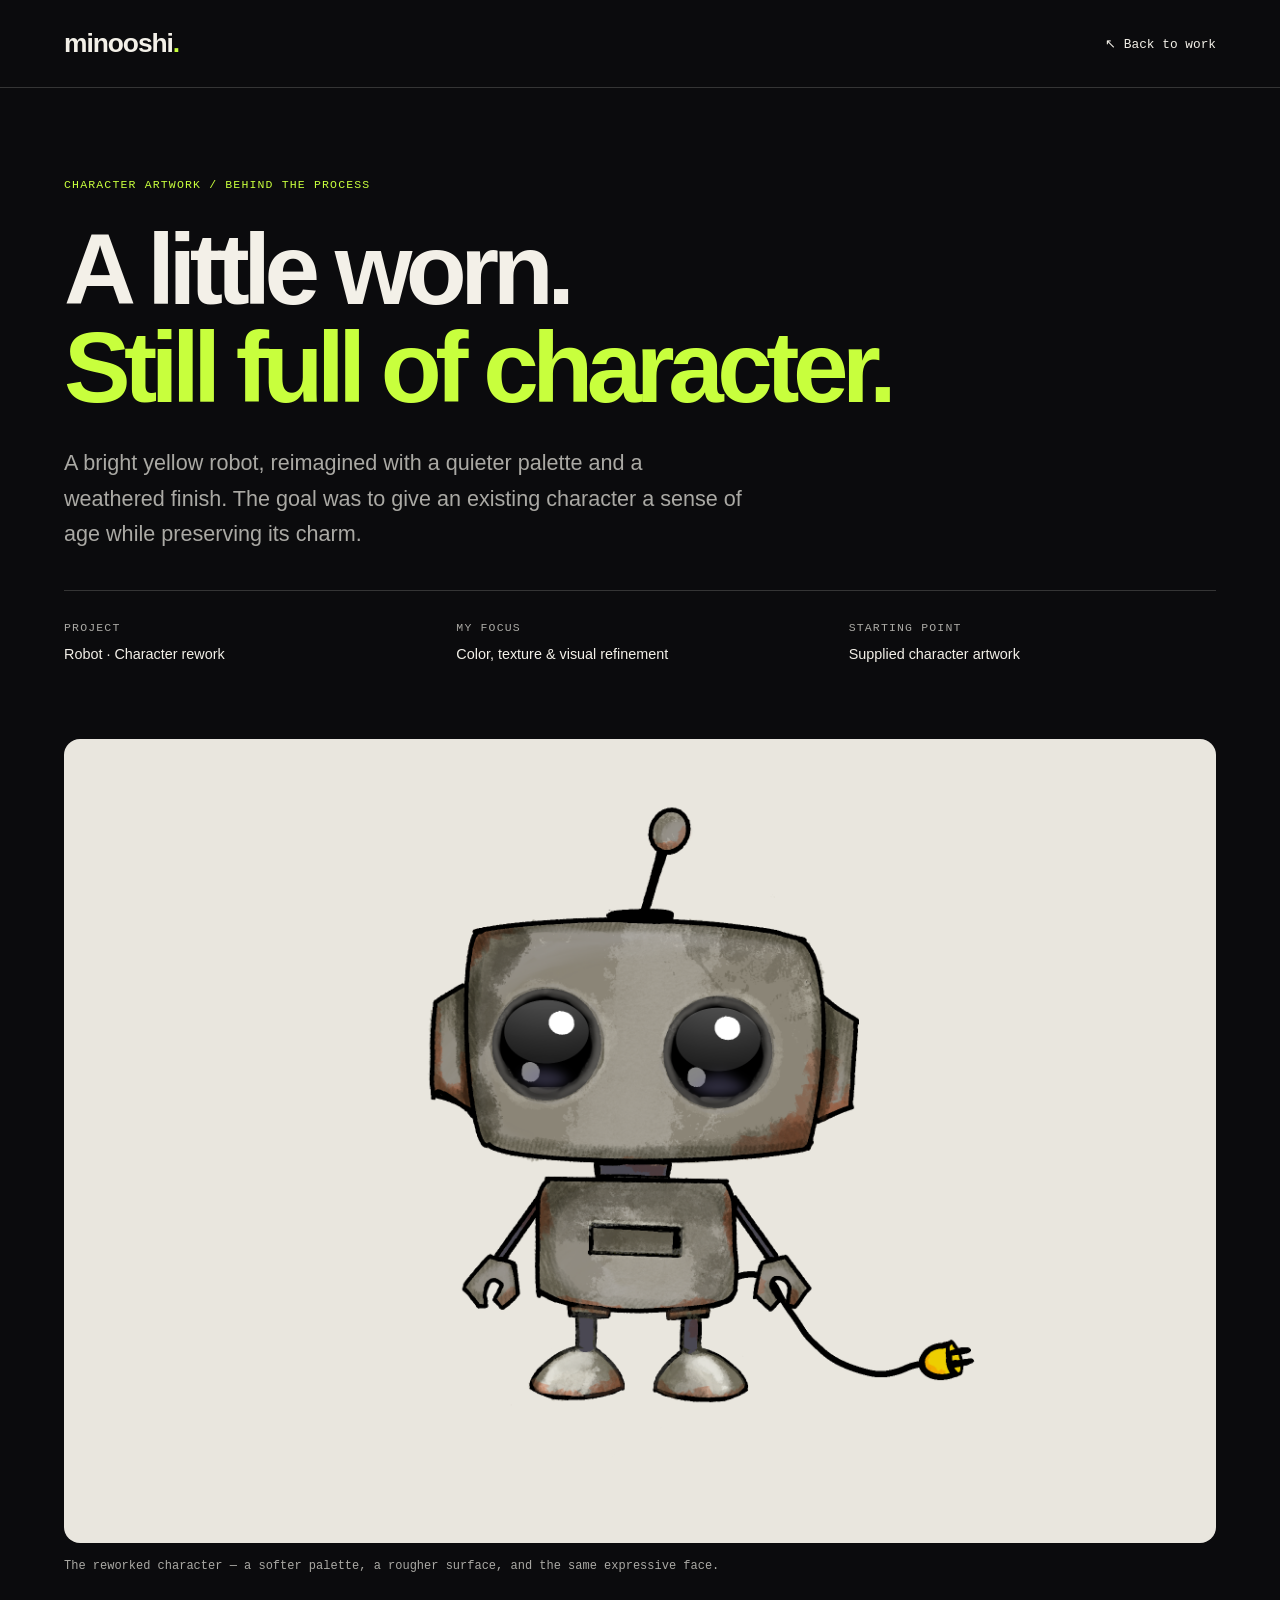
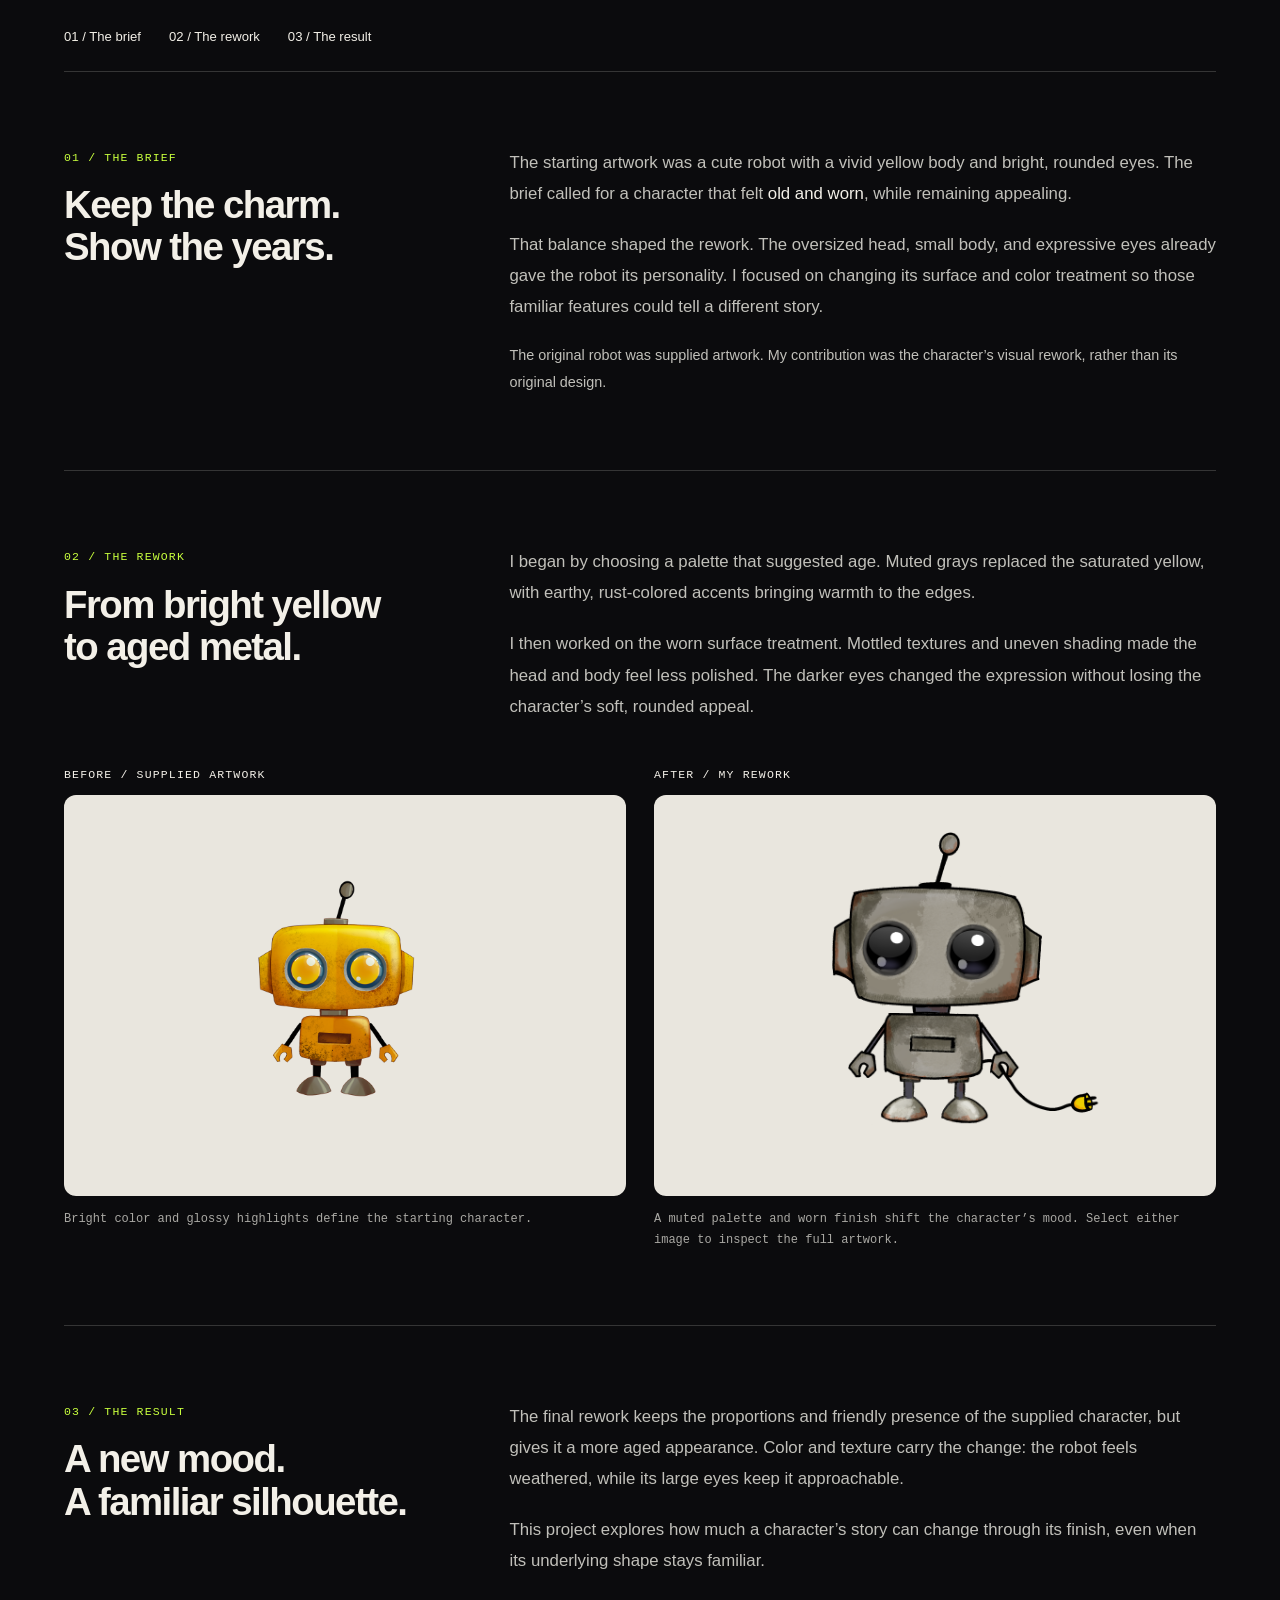
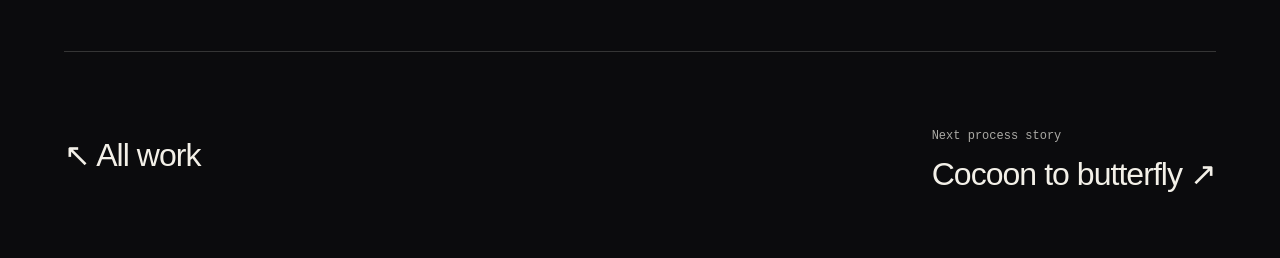
==== robot.html @ da359e7f "Publish four case studies and automatic article slider" ====
<!doctype html>
<html lang="en">
<head>
<meta charset="UTF-8" />
<meta name="viewport" content="width=device-width, initial-scale=1" />
<meta name="theme-color" content="#0b0b0d" />
<meta name="description" content="Reworking a colorful robot into an old, weathered character: palette, texture, and a before-and-after look at the artwork." />
<title>Robot — Character Artwork &amp; Process | minooshi</title>
<link rel="stylesheet" href="./styles.css" /><link rel="stylesheet" href="./process.css" />
</head>
<body class="case-page">
<header class="case-nav"><a class="wordmark" href="./index.html">minooshi<span>.</span></a><a class="case-back" href="./index.html#work">↖ Back to work</a></header>
<main class="case-main"><article>
<header class="case-hero">
<span class="case-kicker">Character artwork / Behind the process</span>
<h1>A little worn.<br /><em>Still full of character.</em></h1>
<p class="case-deck">A bright yellow robot, reimagined with a quieter palette and a weathered finish. The goal was to give an existing character a sense of age while preserving its charm.</p>
<dl class="case-facts"><div><dt>Project</dt><dd>Robot · Character rework</dd></div><div><dt>My focus</dt><dd>Color, texture &amp; visual refinement</dd></div><div><dt>Starting point</dt><dd>Supplied character artwork</dd></div></dl>
</header>
<figure class="case-cover"><img src="./assets/process/robot-reworked.png" width="2388" height="1668" alt="The reworked robot: gray weathered body, rust-colored edges, and large glossy black eyes" /><figcaption>The reworked character — a softer palette, a rougher surface, and the same expressive face.</figcaption></figure>
<nav class="case-toc" aria-label="Article sections"><a href="#brief">01 / The brief</a><a href="#rework">02 / The rework</a><a href="#result">03 / The result</a></nav>
<section class="case-section" id="brief">
<div><span class="case-step">01 / The brief</span><h2>Keep the charm.<br />Show the years.</h2></div>
<div class="case-prose"><p>The starting artwork was a cute robot with a vivid yellow body and bright, rounded eyes. The brief called for a character that felt <strong>old and worn</strong>, while remaining appealing.</p><p>That balance shaped the rework. The oversized head, small body, and expressive eyes already gave the robot its personality. I focused on changing its surface and color treatment so those familiar features could tell a different story.</p><p class="case-credit">The original robot was supplied artwork. My contribution was the character’s visual rework, rather than its original design.</p></div>
</section>
<section class="case-section" id="rework">
<div><span class="case-step">02 / The rework</span><h2>From bright yellow<br />to aged metal.</h2></div>
<div class="case-prose"><p>I began by choosing a palette that suggested age. Muted grays replaced the saturated yellow, with earthy, rust-colored accents bringing warmth to the edges.</p><p>I then worked on the worn surface treatment. Mottled textures and uneven shading made the head and body feel less polished. The darker eyes changed the expression without losing the character’s soft, rounded appeal.</p></div>
<div class="case-gallery robot-comparison">
<figure><span class="case-media-label">Before / Supplied artwork</span><a href="./assets/process/robot-original.png"><img src="./assets/process/robot-original.png" width="3225" height="1668" alt="Original robot with saturated yellow body and yellow eyes in blue-gray rims" loading="lazy" /></a><figcaption>Bright color and glossy highlights define the starting character.</figcaption></figure>
<figure><span class="case-media-label">After / My rework</span><a href="./assets/process/robot-reworked.png"><img src="./assets/process/robot-reworked.png" width="2388" height="1668" alt="Edited robot with gray body, rusty details, and dark eyes" loading="lazy" /></a><figcaption>A muted palette and worn finish shift the character’s mood. Select either image to inspect the full artwork.</figcaption></figure>
</div></section>
<section class="case-section" id="result">
<div><span class="case-step">03 / The result</span><h2>A new mood.<br />A familiar silhouette.</h2></div>
<div class="case-prose"><p>The final rework keeps the proportions and friendly presence of the supplied character, but gives it a more aged appearance. Color and texture carry the change: the robot feels weathered, while its large eyes keep it approachable.</p><p>This project explores how much a character’s story can change through its finish, even when its underlying shape stays familiar.</p></div>
</section></article>
<footer class="case-end"><a href="./index.html#work">↖ All work</a><div><p>Next process story</p><a href="./papillon.html">Cocoon to butterfly ↗</a></div></footer>
</main></body></html>
---- styles.css ----
:root {
  --ink: #0b0b0d;
  --ink-soft: #17171b;
  --paper: #f3f0e8;
  --muted: #aaa9a4;
  --acid: #c8ff3d;
  --line: rgba(243, 240, 232, 0.18);
  --background: var(--ink);
  --foreground: var(--paper);
  --card: var(--ink-soft);
  --card-foreground: var(--paper);
  --popover: var(--ink-soft);
  --popover-foreground: var(--paper);
  --primary: var(--acid);
  --primary-foreground: var(--ink);
  --secondary: #242429;
  --secondary-foreground: var(--paper);
  --muted-foreground: var(--muted);
  --accent: var(--acid);
  --accent-foreground: var(--ink);
  --destructive: #ff5d56;
  --border: var(--line);
  --input: var(--line);
  --ring: var(--acid);
  --radius: 1rem;
  --font-display: Arial, Helvetica, sans-serif;
  --font-mono: "Courier New", Courier, monospace;
  --scroll-progress: 0;
  --hero-copy-y: 0px;
  --hero-title-x: 0px;
  --hero-accent-x: 0px;
  --hero-reel-y: 0px;
  --hero-reel-rotate: 0deg;
  --hero-word-y: 0px;
  --hero-word-rotate: -90deg;
}

* { box-sizing: border-box; }

html {
  scroll-behavior: smooth;
  background: var(--ink);
}

body {
  margin: 0;
  overflow-x: hidden;
  background: var(--ink);
  color: var(--paper);
  font-family: var(--font-display), Arial, sans-serif;
  text-rendering: optimizeLegibility;
}

@media (hover: hover) and (pointer: fine) {
  body.has-motion-cursor,
  body.has-motion-cursor * { cursor: none !important; }

  .motion-cursor {
    --cursor-size: 34px;
    --cursor-anchor: -18%;
    --cursor-scale: 1;
    position: fixed;
    z-index: 10000;
    top: 0;
    left: 0;
    width: var(--cursor-size);
    height: var(--cursor-size);
    pointer-events: none;
    opacity: 0;
    background: url('./assets/ui/cursor.png') center / contain no-repeat;
    filter: invert(1) drop-shadow(0 2px 8px rgba(0,0,0,.22));
    mix-blend-mode: difference;
    transform: translate3d(var(--cursor-x, -100px), var(--cursor-y, -100px), 0)
      translate(var(--cursor-anchor), var(--cursor-anchor)) scale(var(--cursor-scale));
    transition: opacity .16s ease, width .22s ease, height .22s ease;
    will-change: transform;
  }

  .motion-cursor.is-visible:not(.cursor-ghost) { opacity: 1; }
  .motion-cursor.is-camera {
    --cursor-size: 48px;
    --cursor-anchor: -50%;
    background-image: url('./assets/ui/video-camera.png');
  }
  .motion-cursor.is-pressed { --cursor-scale: .8; }

  .cursor-ghost {
    z-index: 9999;
    opacity: 0;
    transform: translate3d(var(--cursor-x, -100px), var(--cursor-y, -100px), 0)
      translate(var(--cursor-anchor), var(--cursor-anchor)) scale(var(--ghost-scale, .82));
  }
  .cursor-ghost.is-visible { opacity: var(--ghost-opacity, .12); }
}

button,
input,
textarea { font: inherit; }

button { color: inherit; }

a { color: inherit; text-decoration: none; }

::selection { background: var(--acid); color: var(--ink); }

:focus-visible {
  outline: 2px solid var(--acid);
  outline-offset: 4px;
}

.site-shell {
  min-height: 100vh;
  overflow: hidden;
  background: var(--ink);
}

.scroll-progress {
  position: fixed;
  z-index: 100;
  inset: 0 0 auto;
  height: 3px;
  background: var(--acid);
  transform: scaleX(var(--scroll-progress));
  transform-origin: left;
}

.site-header {
  position: fixed;
  z-index: 50;
  top: 14px;
  left: 18px;
  right: 18px;
  height: 58px;
  display: grid;
  grid-template-columns: 1fr auto 1fr;
  align-items: center;
  padding: 0 10px 0 20px;
  border: 1px solid rgba(255,255,255,.12);
  border-radius: 16px;
  background: rgba(11,11,13,.82);
  box-shadow: 0 14px 45px rgba(0,0,0,.12);
  backdrop-filter: blur(18px);
}

.wordmark,
.footer-wordmark {
  width: max-content;
  font-size: 1.1rem;
  font-weight: 760;
  letter-spacing: -.04em;
}

.wordmark span,
.footer-wordmark span,
.mobile-sheet-title span { color: var(--acid); }

.desktop-nav {
  display: flex;
  gap: 30px;
  font: 500 .875rem/1 var(--font-mono), monospace;
  text-transform: uppercase;
  letter-spacing: .07em;
}

.desktop-nav a { color: #cac9c4; transition: color .25s ease; }
.desktop-nav a:hover { color: var(--paper); }

.contact-pill {
  justify-self: end;
  display: flex;
  align-items: center;
  gap: 10px;
  padding: 10px 14px;
  border-radius: 11px;
  background: var(--acid);
  color: var(--ink);
  font: 650 .875rem/1 var(--font-mono), monospace;
  transition: transform .25s ease, background .25s ease;
}

.contact-pill:hover { transform: translateY(-2px); background: #d8ff76; }
.contact-pill svg,
.scroll-cue svg { width: 17px; height: 17px; }

.menu-trigger { display: none !important; }

.hero {
  min-height: 100svh;
  display: grid;
  grid-template-columns: minmax(0, 1.45fr) minmax(340px, .8fr);
  gap: 12px;
  padding: 84px 18px 18px;
}

.hero-copy,
.reel-card { border-radius: 24px !important; }

.hero-copy {
  position: relative;
  min-height: calc(100svh - 102px);
  display: flex;
  flex-direction: column;
  justify-content: space-between;
  overflow: hidden;
  isolation: isolate;
  padding: clamp(24px, 3vw, 52px);
  color: var(--ink);
  background: var(--paper);
  transform: translate3d(0, var(--hero-copy-y), 0);
  transform-origin: 0 0;
  will-change: transform;
}

.hero-copy > :not(.orbital-scene) { position: relative; z-index: 2; }

.orbital-scene {
  position: absolute;
  z-index: 0;
  inset: 0;
  overflow: hidden;
  pointer-events: none;
  background:
    radial-gradient(circle at 72% 46%, rgba(200,255,61,.1), transparent 34%),
    linear-gradient(115deg, transparent 55%, rgba(11,11,13,.025));
}

.planet-core {
  position: absolute;
  width: clamp(340px, 48vw, 720px);
  aspect-ratio: 1;
  top: 8%;
  right: -18%;
  border-radius: 50%;
  opacity: .42;
  background:
    radial-gradient(circle at 31% 27%, rgba(255,255,255,.95) 0 3%, rgba(200,255,61,.62) 8%, transparent 23%),
    radial-gradient(circle at 62% 70%, rgba(11,11,13,.52), transparent 42%),
    conic-gradient(from 35deg, #dedbd1, #77766f, #ece9df, #a6a49d, #c8ff3d, #77766f, #dedbd1);
  box-shadow:
    inset 34px 18px 70px rgba(255,255,255,.38),
    inset -55px -34px 90px rgba(11,11,13,.55),
    0 55px 110px rgba(11,11,13,.12);
  animation: planet-drift 16s ease-in-out infinite alternate, planet-turn 28s linear infinite;
}

.planet-core::after {
  content: '';
  position: absolute;
  inset: 7%;
  border-radius: inherit;
  border: 1px solid rgba(243,240,232,.36);
  box-shadow: inset 0 0 45px rgba(243,240,232,.2);
}

.planet-ring {
  position: absolute;
  width: clamp(470px, 65vw, 980px);
  aspect-ratio: 1;
  top: -2%;
  right: -30%;
  border: 1px solid rgba(11,11,13,.2);
  border-radius: 50%;
  transform: rotate(-13deg) scaleY(.42);
  transform-origin: center;
}

.ring-one { animation: orbit-breathe 11s ease-in-out infinite alternate; }
.ring-two {
  width: clamp(390px, 55vw, 840px);
  top: 4%;
  right: -24%;
  border-color: rgba(200,255,61,.75);
  transform: rotate(18deg) scaleY(.48);
  animation: orbit-breathe-alt 14s ease-in-out infinite alternate;
}

.orbit-satellite {
  position: absolute;
  width: 13px;
  height: 13px;
  top: 27%;
  right: 13%;
  border-radius: 50%;
  background: var(--acid);
  box-shadow: 0 0 0 8px rgba(200,255,61,.16), 0 0 28px rgba(200,255,61,.55);
  animation: satellite-float 9s ease-in-out infinite alternate;
}

.hero-kicker,
.hero-bottom,
.section-heading,
.eyebrow,
.project-meta,
.reel-index,
.reel-caption,
.project-number,
.project-format,
.about-note,
.capability-row > span,
.socials,
.form-row label,
.form-status,
.site-footer,
.modal-details span {
  font-family: var(--font-mono), monospace;
}

.hero-kicker,
.hero-bottom {
  display: flex;
  justify-content: space-between;
  gap: 24px;
  font-size: .8rem;
  font-weight: 540;
  line-height: 1.4;
  text-transform: uppercase;
  letter-spacing: .06em;
}

.availability { display: flex; align-items: center; gap: 8px; }
.availability i {
  width: 7px;
  height: 7px;
  border-radius: 50%;
  background: #48bf64;
  box-shadow: 0 0 0 4px rgba(72,191,100,.13);
  animation: status-pulse 2s ease-in-out infinite;
}

.hero h1 {
  margin: auto 0;
  max-width: 11ch;
  font-size: clamp(4.4rem, 9.2vw, 9.2rem);
  line-height: .83;
  letter-spacing: -.085em;
  font-weight: 690;
  transform: translate3d(var(--hero-title-x), 0, 0);
  will-change: transform;
}

.hero h1 span {
  display: block;
  color: #85837c;
  font-style: italic;
  font-weight: 480;
  transform: translate3d(var(--hero-accent-x), 0, 0);
}

.hero-bottom { align-items: flex-end; }
.hero-bottom p {
  max-width: 440px;
  margin: 0;
  font-family: var(--font-display), sans-serif;
  font-size: clamp(.95rem, 1.35vw, 1.25rem);
  font-weight: 520;
  line-height: 1.2;
  letter-spacing: -.025em;
  text-transform: none;
}

.scroll-cue {
  display: flex;
  align-items: center;
  gap: 8px;
  white-space: nowrap;
}

.reel-card {
  position: relative !important;
  min-height: calc(100svh - 102px) !important;
  height: auto !important;
  width: 100%;
  display: block !important;
  overflow: hidden;
  isolation: isolate;
  padding: 0 !important;
  border: 0 !important;
  color: var(--ink) !important;
  background:
    radial-gradient(circle at 72% 25%, rgba(243,240,232,.9) 0 4%, transparent 30%),
    linear-gradient(145deg, #d9ff77 0%, var(--acid) 42%, #9fd419 100%) !important;
  cursor: pointer;
  transform: translate3d(0, var(--hero-reel-y), 0) rotate(var(--hero-reel-rotate));
  transform-origin: 50% 20%;
  will-change: transform;
}

.reel-card::after {
  content: '';
  position: absolute;
  inset: 0;
  z-index: -1;
  background: linear-gradient(180deg, transparent 55%, rgba(11,11,13,.22));
}

.reel-grid {
  position: absolute;
  inset: 0;
  opacity: .22;
  background-image:
    linear-gradient(rgba(11,11,13,.28) 1px, transparent 1px),
    linear-gradient(90deg, rgba(11,11,13,.28) 1px, transparent 1px);
  background-size: 42px 42px;
  transform: scale(1.1) rotate(-6deg);
  transition: transform 1s cubic-bezier(.2,.8,.2,1);
}

.reel-card:hover .reel-grid { transform: scale(1.18) rotate(-10deg); }

.reel-index,
.reel-caption {
  position: absolute;
  font-size: .8rem;
  font-weight: 620;
  line-height: 1;
  text-transform: uppercase;
  letter-spacing: .07em;
}

.reel-index { top: 26px; left: 28px; }
.reel-caption { right: 28px; bottom: 28px; }

.kinetic-word {
  position: absolute;
  top: 50%;
  left: 50%;
  width: 100%;
  display: flex;
  justify-content: space-around;
  transform: translate(-50%, calc(-50% + var(--hero-word-y))) rotate(var(--hero-word-rotate));
  font-size: clamp(4rem, 9vw, 8rem);
  line-height: 1;
  font-weight: 760;
  letter-spacing: -.08em;
}

.kinetic-word > span { animation: breathe 2.8s ease-in-out infinite alternate; }
.kinetic-word > span:nth-child(2) { animation-delay: -.8s; }
.kinetic-word > span:nth-child(3) { animation-delay: -1.6s; }
.kinetic-word > span:nth-child(4) { animation-delay: -2.4s; }

.play-button {
  position: absolute;
  left: 50%;
  top: 50%;
  width: 78px;
  height: 78px;
  display: grid;
  place-items: center;
  border-radius: 50%;
  transform: translate(-50%,-50%);
  color: var(--paper);
  background: var(--ink);
  box-shadow: 0 15px 45px rgba(0,0,0,.22);
  transition: transform .35s cubic-bezier(.2,.8,.2,1);
}

.play-button svg { width: 25px; }
.reel-card:hover .play-button { transform: translate(-50%,-50%) scale(1.13); }

.marquee {
  overflow: hidden;
  border-block: 1px solid var(--line);
  padding: 18px 0;
  font-size: clamp(1rem, 1.8vw, 1.45rem);
  font-weight: 610;
  letter-spacing: -.03em;
  white-space: nowrap;
}

.marquee div {
  display: flex;
  width: max-content;
  align-items: center;
  gap: 22px;
  animation: marquee 24s linear infinite;
}

.marquee i {
  width: 8px;
  height: 8px;
  margin: 0 20px;
  border-radius: 50%;
  background: var(--acid);
}

.work-section {
  padding: clamp(90px, 12vw, 180px) 18px;
  isolation: isolate;
}

.section-heading {
  position: relative;
  z-index: 0;
  display: grid;
  grid-template-columns: minmax(140px, .55fr) minmax(0, 2fr) minmax(220px, .7fr);
  gap: clamp(24px, 3vw, 52px);
  align-items: start;
  margin-bottom: clamp(72px, 9vw, 128px);
  padding-top: 22px;
  border-top: 1px solid var(--line);
}

.eyebrow {
  font-size: .78rem;
  font-weight: 550;
  text-transform: uppercase;
  letter-spacing: .07em;
}

.section-heading h2,
.contact-copy h2 {
  margin: 0;
  font-size: clamp(3.4rem, 7vw, 7rem);
  font-weight: 610;
  line-height: .88;
  letter-spacing: -.075em;
}

.section-heading h2 { font-family: var(--font-display), Arial, sans-serif; }
.section-heading h2 span { display: block; white-space: nowrap; }
.section-heading h2 em { color: var(--acid); font-style: normal; font-weight: 400; }

.section-intro {
  min-height: 100%;
  display: flex;
  flex-direction: column;
  justify-content: space-between;
  gap: 42px;
}

.work-count {
  color: rgba(243,240,232,.12);
  font-family: var(--font-display), Arial, sans-serif;
  font-size: clamp(5rem, 9vw, 9rem);
  font-weight: 700;
  line-height: .72;
  letter-spacing: -.08em;
}

.section-intro p {
  max-width: 280px;
  margin: 0;
  color: var(--muted);
  font-family: var(--font-display), sans-serif;
  font-size: 1rem;
  line-height: 1.35;
  letter-spacing: -.02em;
}

.project-grid {
  position: relative;
  z-index: 2;
  display: grid;
  grid-template-columns: repeat(2, minmax(0, 1fr));
  gap: clamp(54px, 7vw, 110px) 12px;
  background: var(--ink);
  box-shadow: 0 -48px 42px 18px var(--ink);
}

.project { min-width: 0; }

.project-card {
  position: relative !important;
  width: 100%;
  height: auto !important;
  aspect-ratio: 16 / 10;
  display: block !important;
  overflow: hidden;
  padding: 0 !important;
  border: 0 !important;
  border-radius: 22px !important;
  color: var(--paper) !important;
  background: #151519 !important;
  cursor: pointer;
  transform: translate3d(0, var(--depth-y, 0px), 0) rotate(var(--depth-rotate, 0deg));
  transform-origin: 50% 50%;
  will-change: transform;
}

.project:nth-child(3n + 2) .project-card { aspect-ratio: 16 / 12; }
.project:nth-child(4n + 3) .project-card { aspect-ratio: 16 / 9; }

.project-poster,
.project-shade {
  position: absolute;
  inset: 0;
  width: 100%;
  height: 100%;
}

.project-poster {
  object-fit: cover;
  transform: scale(1.015);
  filter: saturate(.88) contrast(1.04);
  transition: transform 1s cubic-bezier(.16,1,.3,1), filter .7s ease;
}

.project-shade {
  z-index: 1;
  background:
    linear-gradient(180deg, rgba(0,0,0,.36), transparent 34%, transparent 64%, rgba(0,0,0,.48)),
    radial-gradient(circle at 50% 45%, transparent 20%, rgba(0,0,0,.14) 100%);
  transition: background .7s ease;
}

.project-card:hover .project-poster { transform: scale(1.075); filter: saturate(1.06) contrast(1.02); }

.project-number,
.project-format {
  position: absolute;
  z-index: 3;
  font-size: .78rem;
  font-weight: 650;
  letter-spacing: .07em;
}

.project-number { top: 20px; left: 22px; }
.project-format { right: 22px; bottom: 20px; }

.project-word {
  position: absolute;
  z-index: 2;
  top: calc(50% + var(--word-drift, 0px));
  left: 50%;
  transform: translate(-50%,-50%);
  font-size: clamp(3rem, 8vw, 8rem);
  font-weight: 760;
  line-height: .8;
  letter-spacing: -.09em;
  mix-blend-mode: difference;
  color: var(--paper);
  transition: letter-spacing .7s cubic-bezier(.16,1,.3,1);
}

.project-card:hover .project-word { letter-spacing: .02em; }

.project-play {
  position: absolute;
  z-index: 4;
  right: 18px;
  top: 18px;
  width: 50px;
  height: 50px;
  display: grid;
  place-items: center;
  border-radius: 50%;
  color: var(--paper);
  background: var(--ink);
  transform: scale(0);
  transition: transform .35s cubic-bezier(.16,1,.3,1);
}

.project-play svg { width: 17px; }
.project-card:hover .project-play { transform: scale(1); }

.project-meta {
  display: grid;
  grid-template-columns: 1fr auto;
  gap: 24px;
  padding: 18px 3px 0;
}

.project-meta > div:last-child { text-align: right; }
.project-meta h3 { margin: 0 0 5px; font-family: var(--font-display), sans-serif; font-size: 1.25rem; letter-spacing: -.035em; }
.project-meta p { margin: 0 0 5px; color: var(--muted); font-size: .78rem; line-height: 1.35; text-transform: uppercase; letter-spacing: .055em; }

.about-section {
  padding: clamp(90px, 12vw, 180px) 18px;
  border-radius: 34px 34px 0 0;
  color: var(--ink);
  background: var(--paper);
}

.about-statement {
  display: grid;
  grid-template-columns: minmax(150px, .48fr) minmax(0, 2.7fr);
  gap: clamp(28px, 4vw, 72px);
  padding-bottom: clamp(100px, 14vw, 210px);
}

.about-statement > p {
  max-width: 1320px;
  margin: 0;
  font-size: clamp(2.8rem, 5.7vw, 6.4rem);
  font-weight: 540;
  line-height: .96;
  letter-spacing: -.065em;
  color: #77766f;
  background: linear-gradient(
    90deg,
    var(--ink) 0%,
    var(--ink) var(--reveal-stop, 12%),
    #77766f var(--reveal-stop, 12%),
    #77766f 100%
  );
  background-clip: text;
  -webkit-background-clip: text;
  -webkit-text-fill-color: transparent;
}

.about-statement strong {
  position: relative;
  display: inline-block;
  z-index: 0;
  color: var(--ink);
  font-weight: 720;
  -webkit-text-fill-color: var(--ink);
}

.about-statement strong::after {
  content: '';
  position: absolute;
  z-index: -1;
  left: -.04em;
  right: -.04em;
  bottom: .03em;
  height: .16em;
  border-radius: 999px;
  background: var(--acid);
  transform: scaleX(var(--section-progress, 0));
  transform-origin: left;
}

.about-statement em { color: inherit; font-weight: 420; }

.about-details {
  display: grid;
  grid-template-columns: .85fr 2.2fr;
  gap: 32px;
}

.about-note span { display: block; margin-bottom: 14px; font-size: .82rem; font-weight: 600; letter-spacing: .06em; text-transform: uppercase; }
.about-note p { margin: 0; font-family: var(--font-display), sans-serif; font-size: 1.08rem; line-height: 1.45; }

.capability-list { border-top: 1px solid rgba(11,11,13,.25); }
.capability-row {
  display: grid;
  grid-template-columns: 40px 1fr 1fr 24px;
  gap: 20px;
  align-items: center;
  min-height: 106px;
  border-bottom: 1px solid rgba(11,11,13,.25);
}

.capability-row > span { font-size: .78rem; }
.capability-row h3 { margin: 0; font-size: clamp(1.5rem, 2.6vw, 2.6rem); letter-spacing: -.055em; }
.capability-row p { margin: 0; color: #62615c; font-size: .95rem; line-height: 1.4; }
.capability-row svg { width: 20px; }

.contact-section {
  display: grid;
  grid-template-columns: 1fr 1fr;
  gap: 12px;
  padding: 18px;
  color: var(--ink);
  background: var(--acid);
}

.contact-copy,
.contact-form {
  min-height: 670px;
  border-radius: 24px;
  padding: clamp(26px, 4vw, 60px);
}

.contact-copy {
  display: flex;
  flex-direction: column;
  background: var(--acid);
}

.contact-copy h2 { margin: auto 0 32px; }
.contact-copy > p { max-width: 440px; margin: 0 0 44px; font-size: 1.1rem; line-height: 1.45; letter-spacing: -.025em; }

.socials {
  display: grid;
  grid-template-columns: 1fr 1fr;
  gap: 10px;
}

.socials > a {
  display: flex;
  align-items: center;
  justify-content: center;
  gap: 18px;
  min-height: 70px;
  padding: 12px 16px;
  border: 1px solid rgba(11,11,13,.26);
  border-radius: 13px;
  transition: color .25s ease, background .25s ease, transform .25s ease;
}

.socials > a > span { min-width: 0; display: flex; flex: 1; flex-direction: column; align-items: flex-start; gap: 6px; }
.socials > a > b { font-family: var(--font-display), sans-serif; font-size: 1rem; font-weight: 400; }
.socials > a:hover { color: var(--acid); background: var(--ink); transform: translateY(-3px); }
.socials > a:hover small { color: rgba(200,255,61,.7); }
.socials strong { font-size: .875rem; font-weight: 650; line-height: 1; text-transform: uppercase; letter-spacing: .035em; }
.socials small { color: rgba(11,11,13,.62); font-family: var(--font-display), sans-serif; font-size: .875rem; line-height: 1.15; text-transform: none; letter-spacing: 0; }

.contact-form {
  display: flex;
  flex-direction: column;
  gap: 22px;
  color: var(--paper);
  background: var(--ink);
}

.form-row { display: grid; gap: 9px; }
.form-row label { font-size: .875rem; font-weight: 600; text-transform: uppercase; letter-spacing: .06em; }
.contact-form [data-slot='input'],
.contact-form [data-slot='textarea'] {
  min-height: 52px;
  border: 0;
  border-bottom: 1px solid var(--line);
  border-radius: 0;
  padding: 10px 0;
  color: var(--paper);
  background: transparent;
  box-shadow: none;
  font-size: 1rem;
  line-height: 1.4;
}

.contact-form [data-slot='textarea'] { min-height: 100px; resize: vertical; }
.contact-form input::placeholder,
.contact-form textarea::placeholder { color: #69696f; }

.submit-button {
  position: relative;
  min-height: 58px !important;
  margin-top: auto;
  display: flex !important;
  align-items: center !important;
  justify-content: center !important;
  padding: 0 20px !important;
  border-radius: 13px !important;
  color: var(--ink) !important;
  background: var(--acid) !important;
  font: 650 .875rem/1.2 var(--font-mono), monospace !important;
  text-transform: uppercase;
}

.form-status { min-height: 1.2em; margin: 0; color: #8b8b91; font-family: var(--font-display), sans-serif; font-size: .8rem; line-height: 1.4; text-transform: none; }

.site-footer {
  min-height: 150px;
  display: grid;
  grid-template-columns: 1fr 1fr 1fr auto;
  align-items: end;
  gap: 24px;
  padding: 38px 22px 24px;
  color: #9d9c98;
  font-size: .75rem;
  text-transform: uppercase;
}

.site-footer p { margin: 0; }
.site-footer > a:last-child { display: flex; align-items: center; gap: 8px; color: var(--paper); }
.site-footer svg { width: 15px; }

[data-reveal] {
  opacity: 0;
  transform: translateY(34px);
  transition: opacity .9s ease, transform .9s cubic-bezier(.16,1,.3,1);
}

[data-reveal].is-visible { opacity: 1; transform: translateY(0); }

.contact-section .contact-copy.is-visible {
  transform: translate3d(0, var(--contact-left-y, 0px), 0);
}

.contact-section .contact-form.is-visible {
  transform: translate3d(0, var(--contact-right-y, 0px), 0);
}

[data-slot='dialog-overlay'] { background: rgba(0,0,0,.72) !important; backdrop-filter: blur(12px); }

.project-modal {
  width: calc(100vw - 28px) !important;
  max-width: none !important;
  height: calc(100dvh - 28px);
  max-height: none;
  grid-template-columns: minmax(0, 1.8fr) minmax(290px, .7fr) !important;
  grid-template-rows: auto 1fr !important;
  gap: 12px !important;
  padding: 12px !important;
  border: 1px solid var(--line) !important;
  border-radius: 24px !important;
  color: var(--paper) !important;
  background: var(--ink) !important;
}

.project-modal [data-slot='button'] {
  z-index: 5;
  top: 20px !important;
  right: 20px !important;
  border: 1px solid var(--line);
  color: var(--paper);
  background: rgba(11,11,13,.55);
}

.modal-header {
  grid-column: 1 / -1;
  display: flex !important;
  flex-direction: row !important;
  align-items: baseline;
  gap: 18px !important;
  padding: 7px 54px 8px 8px;
}

.modal-header [data-slot='dialog-title'] { font-size: 1.15rem; font-weight: 620; }
.modal-header [data-slot='dialog-description'] { font-family: var(--font-mono), monospace; font-size: .75rem; line-height: 1.35; text-transform: uppercase; }

.modal-video {
  position: relative;
  min-height: 0;
  overflow: hidden;
  display: grid;
  place-items: center;
  border-radius: 17px;
  color: var(--ink);
  background: #17171a;
}

.modal-video iframe { width: 100%; height: 100%; min-height: 100%; border: 0; background: #000; }
.modal-video [hidden],
.modal-source[hidden] { display: none !important; }
.modal-placeholder { position: absolute; inset: 0; display: grid; place-items: center; overflow: hidden; background: var(--acid); }
.modal-placeholder::before,
.modal-placeholder::after { content: ''; position: absolute; border: 1px solid rgba(11,11,13,.42); border-radius: 50%; animation: modal-orbit 8s linear infinite; }
.modal-placeholder::before { width: 72%; aspect-ratio: 1; }
.modal-placeholder::after { width: 92%; height: 25%; animation-direction: reverse; }
.modal-placeholder strong { font-size: clamp(4rem, 10vw, 10rem); letter-spacing: -.09em; mix-blend-mode: difference; color: var(--paper); }
.modal-video-label { position: absolute; top: 18px; left: 20px; font: 620 .75rem/1 var(--font-mono), monospace; }

.modal-play {
  position: absolute;
  z-index: 3;
  width: 76px;
  height: 76px;
  display: grid;
  place-items: center;
  border-radius: 50%;
  color: var(--paper);
  background: var(--ink);
  box-shadow: 0 15px 45px rgba(0,0,0,.22);
}

.modal-play svg { width: 24px; }

.modal-details {
  display: flex;
  flex-direction: column;
  gap: 28px;
  padding: 20px 16px;
}

.modal-details span { color: #929298; font-size: .75rem; font-weight: 600; letter-spacing: .05em; text-transform: uppercase; }
.modal-details p { margin: 7px 0 0; font-size: 1rem; }
.modal-details .modal-description { margin-top: 0; color: var(--muted); line-height: 1.45; }
.modal-source { width: fit-content; margin-top: auto; color: var(--paper); font-size: .8rem; text-transform: uppercase; letter-spacing: .06em; border-bottom: 1px solid var(--line); padding-bottom: 4px; }

.mobile-sheet {
  width: calc(100% - 20px) !important;
  height: calc(100dvh - 20px) !important;
  margin: 10px;
  padding: 20px !important;
  border: 1px solid var(--line) !important;
  border-radius: 20px;
  color: var(--paper) !important;
  background: var(--ink) !important;
}

.mobile-sheet-title { font-size: 1.3rem !important; font-weight: 760 !important; letter-spacing: -.05em; }
.mobile-nav { display: flex; flex: 1; flex-direction: column; justify-content: center; }
.mobile-nav-link {
  display: grid;
  grid-template-columns: 44px 1fr auto;
  align-items: center;
  min-height: 78px;
  border-bottom: 1px solid var(--line);
  font-size: clamp(2rem, 11vw, 4rem);
  font-weight: 600;
  letter-spacing: -.055em;
}

.mobile-nav-link span { font: 500 .75rem/1 var(--font-mono), monospace; letter-spacing: .07em; }
.mobile-nav-link svg { width: 23px; }

@keyframes breathe {
  from { transform: translateY(-8px); font-weight: 420; }
  to { transform: translateY(8px); font-weight: 760; }
}

@keyframes planet-turn {
  to { rotate: 1turn; }
}

@keyframes planet-drift {
  from { translate: -1.5% -1%; scale: .98; }
  to { translate: 2.5% 2%; scale: 1.035; }
}

@keyframes orbit-breathe {
  from { transform: rotate(-17deg) scaleY(.38) scale(.97); }
  to { transform: rotate(-8deg) scaleY(.46) scale(1.03); }
}

@keyframes orbit-breathe-alt {
  from { transform: rotate(23deg) scaleY(.44) scale(1.02); }
  to { transform: rotate(13deg) scaleY(.52) scale(.96); }
}

@keyframes satellite-float {
  from { translate: -38px -26px; }
  to { translate: 46px 34px; }
}

@keyframes status-pulse {
  50% { box-shadow: 0 0 0 8px rgba(72,191,100,0); }
}

@keyframes marquee { to { transform: translateX(-50%); } }
@keyframes modal-orbit { to { transform: rotate(360deg); } }

@media (max-width: 900px) {
  .site-header { grid-template-columns: 1fr auto; }
  .desktop-nav,
  .desktop-contact { display: none; }
  .menu-trigger {
    display: inline-flex !important;
    justify-self: end;
    width: 40px !important;
    height: 40px !important;
    border: 1px solid var(--line) !important;
    color: var(--paper) !important;
    background: transparent !important;
  }
  .hero { grid-template-columns: 1fr; }
  .hero-copy { min-height: 72svh; }
  .reel-card { min-height: 66svh !important; }
  .section-heading { grid-template-columns: 140px 1fr; }
  .section-heading h2,
  .section-intro { grid-column: 2; }
  .section-intro { min-height: 0; flex-direction: row; align-items: end; }
  .work-count { font-size: 5rem; }
  .about-statement { grid-template-columns: 1fr; }
  .about-details { grid-template-columns: 1fr 2.2fr; }
  .contact-section { grid-template-columns: 1fr; }
  .contact-copy { min-height: 580px; }
  .site-footer { grid-template-columns: 1fr 1fr; }
  .project-modal { grid-template-columns: 1fr !important; grid-template-rows: auto minmax(320px,1fr) auto !important; overflow-y: auto; }
  .modal-details { display: grid; grid-template-columns: 1fr 1fr; }
  .modal-description { grid-column: 1 / -1; }
}

@media (max-width: 640px) {
  .site-header { top: 10px; left: 10px; right: 10px; height: 56px; padding-left: 15px; border-radius: 14px; }
  .hero { gap: 9px; padding: 76px 10px 10px; }
  .hero-copy,
  .reel-card { border-radius: 18px !important; }
  .hero-copy { min-height: 650px; padding: 22px 18px; }
  .hero-kicker { flex-direction: column; gap: 9px; }
  .hero h1 { font-size: clamp(4.1rem, 19vw, 6rem); }
  .planet-core { width: 520px; top: 19%; right: -62%; opacity: .34; }
  .planet-ring { top: 14%; right: -78%; }
  .ring-two { top: 18%; right: -70%; }
  .orbit-satellite { top: 30%; right: 11%; }
  .hero-bottom { align-items: flex-start; flex-direction: column; }
  .hero-bottom p { max-width: 300px; }
  .reel-card { min-height: 600px !important; }
  .kinetic-word { font-size: 5rem; }
  .reel-caption { right: 18px; bottom: 20px; }
  .reel-index { left: 18px; top: 20px; }
  .work-section { padding-inline: 10px; }
  .section-heading { position: static; display: flex; flex-direction: column; }
  .section-heading h2 span { white-space: normal; }
  .section-heading h2 { font-size: clamp(3.4rem, 17vw, 5.4rem); }
  .section-intro { width: 100%; align-items: flex-end; gap: 22px; }
  .section-intro p { max-width: 280px; }
  .project-grid { grid-template-columns: 1fr; gap: 58px; }
  .project-card,
  .project:nth-child(n) .project-card { aspect-ratio: 4 / 3; border-radius: 17px !important; }
  .project-word { font-size: 22vw; }
  .project-play { transform: scale(1); }
  .about-section { padding-inline: 16px; border-radius: 24px 24px 0 0; }
  .about-statement > p { font-size: clamp(2.9rem, 13vw, 4.6rem); }
  .about-details { grid-template-columns: 1fr; }
  .capability-row { grid-template-columns: 28px 1fr 20px; min-height: 90px; }
  .capability-row p { display: none; }
  .contact-section { padding: 10px; }
  .contact-copy,
  .contact-form { min-height: 610px; padding: 24px 18px; border-radius: 18px; }
  .contact-copy h2 { font-size: 16vw; }
  .socials { grid-template-columns: 1fr; }
  .site-footer { grid-template-columns: 1fr; align-items: start; gap: 15px; }
  .project-modal { width: calc(100vw - 16px) !important; height: calc(100dvh - 16px); padding: 8px !important; border-radius: 18px !important; }
  .modal-video { min-height: 330px; }
  .modal-details { padding: 12px 8px 18px; }
}

@media (prefers-reduced-motion: reduce) {
  html { scroll-behavior: auto; }
  body.has-motion-cursor,
  body.has-motion-cursor * { cursor: auto !important; }
  .motion-cursor { display: none !important; }
  *, *::before, *::after {
    animation-duration: .01ms !important;
    animation-iteration-count: 1 !important;
    scroll-behavior: auto !important;
    transition-duration: .01ms !important;
  }
  [data-reveal] { opacity: 1; transform: none; }
  .hero-copy,
  .hero h1,
  .hero h1 span,
  .reel-card,
  .project-card,
  .contact-section .contact-copy,
  .contact-section .contact-form { transform: none !important; }
  .kinetic-word { transform: translate(-50%,-50%) rotate(-90deg); }
  .about-statement > p {
    color: var(--ink);
    background: none;
    -webkit-text-fill-color: currentColor;
  }
  .about-statement em { color: #77766f; }
  .about-statement strong::after { transform: scaleX(1); }
  .planet-core,
  .planet-ring,
  .orbit-satellite { animation: none !important; }
}



/* Static-site controls */
button { border: 0; padding: 0; }
.menu-trigger {
  align-items: center;
  justify-content: center;
  border-radius: 10px;
  cursor: pointer;
}
.menu-trigger span,
.dialog-close span {
  width: 20px;
  height: 2px;
  display: block;
  background: currentColor;
}
.menu-trigger span { position: relative; }
.menu-trigger span::before,
.menu-trigger span::after {
  content: '';
  position: absolute;
  left: 0;
  width: 20px;
  height: 2px;
  background: currentColor;
}
.menu-trigger span::before { top: -6px; }
.menu-trigger span::after { top: 6px; }

.project-card,
.reel-card,
.submit-button { appearance: none; }

.play-button::before,
.project-play::before,
.modal-play::before {
  content: '';
  width: 0;
  height: 0;
  margin-left: 4px;
  border-top: 8px solid transparent;
  border-bottom: 8px solid transparent;
  border-left: 12px solid currentColor;
}

.project-play::before { border-top-width: 5px; border-bottom-width: 5px; border-left-width: 8px; }
.modal-play::before { border-top-width: 9px; border-bottom-width: 9px; border-left-width: 14px; }

.static-dialog {
  margin: auto;
}
.static-dialog::backdrop {
  background: rgba(0,0,0,.72);
  backdrop-filter: blur(12px);
}
.project-modal[open] { display: grid; }
.project-modal:not([open]),
.mobile-sheet:not([open]) { display: none; }
.dialog-close {
  position: absolute;
  z-index: 8;
  top: 20px;
  right: 20px;
  width: 42px;
  height: 42px;
  display: grid;
  place-items: center;
  border: 1px solid var(--line);
  border-radius: 50%;
  color: var(--paper);
  background: rgba(11,11,13,.72);
  cursor: pointer;
}
.dialog-close span { position: absolute; transform: rotate(45deg); }
.dialog-close span:last-child { transform: rotate(-45deg); }

.mobile-sheet[open] {
  position: fixed;
  inset: 0;
  max-width: none;
  display: flex;
  flex-direction: column;
}
.mobile-sheet::backdrop { background: rgba(0,0,0,.76); }
.mobile-sheet .dialog-close { top: 16px; right: 16px; }
.mobile-sheet-title { margin: 0; }

.arrow { font-family: var(--font-mono); font-size: 1.1em; }
.contact-pill .arrow,
.scroll-cue .arrow { display: inline-block; }

.form-row input,
.form-row textarea { width: 100%; }
.form-row textarea { font: inherit; }
.submit-button { cursor: pointer; }
.submit-button .arrow { position: absolute; right: 20px; margin-left: 0; }

.no-script {
  margin: 90px 18px 0;
  padding: 18px;
  border: 1px solid var(--line);
  color: var(--paper);
  font: 14px/1.5 var(--font-mono);
}

@media (max-width: 900px) {
  .project-modal[open] { display: grid; }
}

@media (prefers-reduced-motion: reduce) {
  .project-modal::backdrop,
  .mobile-sheet::backdrop { backdrop-filter: none; }
}
---- process.css ----
.process-link{display:inline-flex;align-items:center;gap:24px;padding:14px 0;color:var(--acid);font-size:.9rem;border-bottom:1px solid var(--line)}
.process-link:hover{color:var(--paper)}
.robot-feature{margin:80px 0 0;display:grid;grid-template-columns:1fr 1fr;gap:6%;align-items:center;border-top:1px solid var(--line);padding:50px 0 0}
.robot-feature-image{display:block;overflow:hidden;background:#e9e6de;border-radius:22px}
.robot-feature-image img{display:block;width:100%;height:auto}
.robot-feature-copy h3{font-size:clamp(2rem,4vw,4rem);letter-spacing:-.055em;line-height:1.04;margin:25px 0}
.robot-feature-copy p{color:var(--muted);line-height:1.7;max-width:450px}
.process-directory{margin:32px 0 0;color:var(--muted);font-size:.85rem;line-height:2}
.process-directory a{color:var(--paper);text-decoration:underline;text-underline-offset:4px;margin-left:10px}
.process-directory span{margin-left:10px}
.case-page{background:var(--ink)}
.case-nav{max-width:1400px;margin:auto;padding:28px 5%;display:flex;justify-content:space-between;align-items:center;gap:20px;border-bottom:1px solid var(--line)}
.case-nav .wordmark{font-size:1.65rem}
.case-back{font:.8rem var(--font-mono)}
.case-back:hover{color:var(--acid)}
.case-main{max-width:1280px;margin:auto;padding:0 5%}
.case-hero{padding:86px 0 45px}
.case-kicker,.case-step,.case-facts dt,.case-media-label{font:.72rem/1.5 var(--font-mono);text-transform:uppercase;letter-spacing:.1em}
.case-kicker{color:var(--acid)}
.case-hero h1{font-size:clamp(3rem,7.8vw,7rem);font-weight:700;letter-spacing:-.065em;line-height:.98;margin:28px 0}
.case-hero h1 em{font-style:normal;color:var(--acid)}
.case-deck{max-width:680px;color:var(--muted);font-size:clamp(1.1rem,2vw,1.35rem);line-height:1.65}
.case-facts{display:grid;grid-template-columns:repeat(3,1fr);gap:25px;padding:28px 0;margin:38px 0 0;border-top:1px solid var(--line)}
.case-facts dt{color:var(--muted)}
.case-facts dd{margin:8px 0 0;line-height:1.5;font-size:.9rem}
.case-cover{margin:0}
.case-cover img{display:block;width:100%;height:auto;background:#e9e6de;border-radius:16px}
.case-cover figcaption,.case-gallery figcaption{color:var(--muted);font:.75rem/1.7 var(--font-mono);padding-top:13px}
.case-toc{display:flex;flex-wrap:wrap;gap:12px 28px;padding:27px 0;border-bottom:1px solid var(--line);margin-top:25px;font-size:.82rem}
.case-toc a:hover{color:var(--acid)}
.case-section{display:grid;grid-template-columns:1fr 2fr;gap:8%;padding:75px 0;border-bottom:1px solid var(--line);scroll-margin-top:24px}
.case-step{color:var(--acid)}
.case-section h2{font-size:clamp(1.8rem,3vw,2.6rem);letter-spacing:-.04em;line-height:1.1;margin:18px 0 0}
.case-prose p{color:#c1c0ba;font-size:1.05rem;line-height:1.85;margin:0 0 20px}
.case-prose p:last-child{margin-bottom:0}
.case-prose strong{color:var(--paper);font-weight:500}
.case-gallery{grid-column:1/-1;display:grid;grid-template-columns:1fr 1fr;gap:28px;margin-top:12px}
.case-gallery figure{margin:0;min-width:0}
.case-gallery img{width:100%;height:auto;display:block;background:#e9e6de;border-radius:12px}
.robot-comparison img{aspect-ratio:1.4;object-fit:contain}
.case-media-label{display:block;color:var(--paper);margin-bottom:12px}
.case-wide{grid-column:1/-1;margin:15px 0 0}
.case-wide img{width:100%;height:auto;display:block;border-radius:12px}
.case-wide figcaption{font:.75rem/1.7 var(--font-mono);color:var(--muted);margin-top:14px}
.case-wide a{display:block}
.case-beats{padding-left:22px;margin:0;color:#c1c0ba;line-height:1.8}
.case-beats li{padding:0 0 15px 10px}
.case-beats li::marker{color:var(--acid);font-family:var(--font-mono)}
.case-video{width:100%;aspect-ratio:16/9;border:1px solid var(--line);border-radius:12px;background:#17171b}
.case-end{display:flex;justify-content:space-between;gap:24px;align-items:center;padding:65px 0}
.case-end p{color:var(--muted);font:.75rem var(--font-mono)}
.case-end a{font-size:clamp(1.2rem,3vw,2rem);letter-spacing:-.03em}
.case-end a:hover{color:var(--acid)}
.case-credit{font-size:.9rem!important}
.case-page a:focus-visible,.process-link:focus-visible,.robot-feature a:focus-visible{outline:2px solid var(--acid);outline-offset:6px}
@media(max-width:640px){.robot-feature{grid-template-columns:1fr;gap:30px;margin-top:45px}.case-nav{padding:22px 5%}.case-hero{padding:52px 0 24px}.case-facts{grid-template-columns:1fr;gap:18px}.case-facts>div{display:grid;grid-template-columns:95px 1fr;gap:12px}.case-facts dd{margin:0}.case-section{grid-template-columns:1fr;gap:25px;padding:45px 0}.case-gallery{grid-template-columns:1fr;gap:30px;margin:0}.case-end{align-items:flex-start;flex-direction:column;padding:45px 0}}
/* Keep spacing between article rows independent of section height. */
.case-section { column-gap: 8%; row-gap: 32px; }
@media(max-width:640px) { .case-section { gap:25px; } }
.project-card[href] .project-play::before { content:'↗'; border:0; width:auto; height:auto; margin:0; font-size:24px; }

/* Featured process-story carousel. Both slides share a stable grid cell. */
.article-slider { margin-top:80px; padding-top:30px; border-top:1px solid var(--line); }
.article-slider-heading { display:flex; justify-content:space-between; align-items:center; gap:20px; margin-bottom:28px; }
.article-count { color:var(--muted); font:.75rem var(--font-mono); white-space:nowrap; }
.article-slides { display:grid; }
.article-slider .article-slide { grid-area:1/1; margin:0; padding:0; border:0; column-gap:6%; row-gap:30px; opacity:0; visibility:hidden; transform:translateX(16px); transition:opacity .45s ease,transform .45s ease,visibility .45s; }
.article-slider .article-slide.is-active { opacity:1; visibility:visible; transform:none; }
.article-slider .robot-feature-image { aspect-ratio:1.43; }
.article-slider .robot-feature-image img { height:100%; object-fit:contain; }
.article-slider-controls { display:flex; justify-content:space-between; gap:20px; margin-top:28px; align-items:center; }
.article-slider-controls[hidden] { display:none; }
.article-selectors,.article-arrows { display:flex; gap:10px; align-items:center; }
.article-slider-controls button { color:var(--muted); background:transparent; border:1px solid var(--line); min-height:44px; padding:10px 18px; border-radius:30px; font:inherit; font-size:.85rem; cursor:pointer; transition:color .2s,background .2s; }
.article-selectors button span { font:.65rem var(--font-mono); margin-right:10px; }
.article-selectors button[aria-pressed="true"] { background:var(--acid); color:var(--ink); border-color:var(--acid); }
.article-arrows button { min-width:44px; padding:10px 14px; }
.article-slider-controls button:hover { color:var(--paper); border-color:var(--paper); }
.article-selectors button[aria-pressed="true"]:hover { color:var(--ink); }
.article-slider a:focus-visible,.article-slider button:focus-visible { outline:2px solid var(--acid); outline-offset:5px; }
.slider-status { position:absolute; width:1px; height:1px; padding:0; margin:-1px; overflow:hidden; clip-path:inset(50%); white-space:nowrap; }
@media(max-width:640px) { .article-slider { margin-top:45px; } .article-slider-controls { flex-wrap:wrap; } .article-slider-heading .eyebrow { font-size:.65rem; } .article-slider .robot-feature-copy h3 { margin:18px 0; } }
@media(prefers-reduced-motion:reduce) { .article-slider .article-slide { transition:none; transform:none; } }
.article-slider { scroll-margin-top:110px; }
/* Four story selectors wrap cleanly on smaller screens. */
.article-slider-controls, .article-selectors { flex-wrap:wrap; }
.article-arrows { flex-shrink:0; }
#story-dracula .robot-feature-image, #story-coffee .robot-feature-image { background:#17171b; }
@media(max-width:640px) { .article-selectors { gap:8px; } .article-selectors button { padding:10px 14px; } }
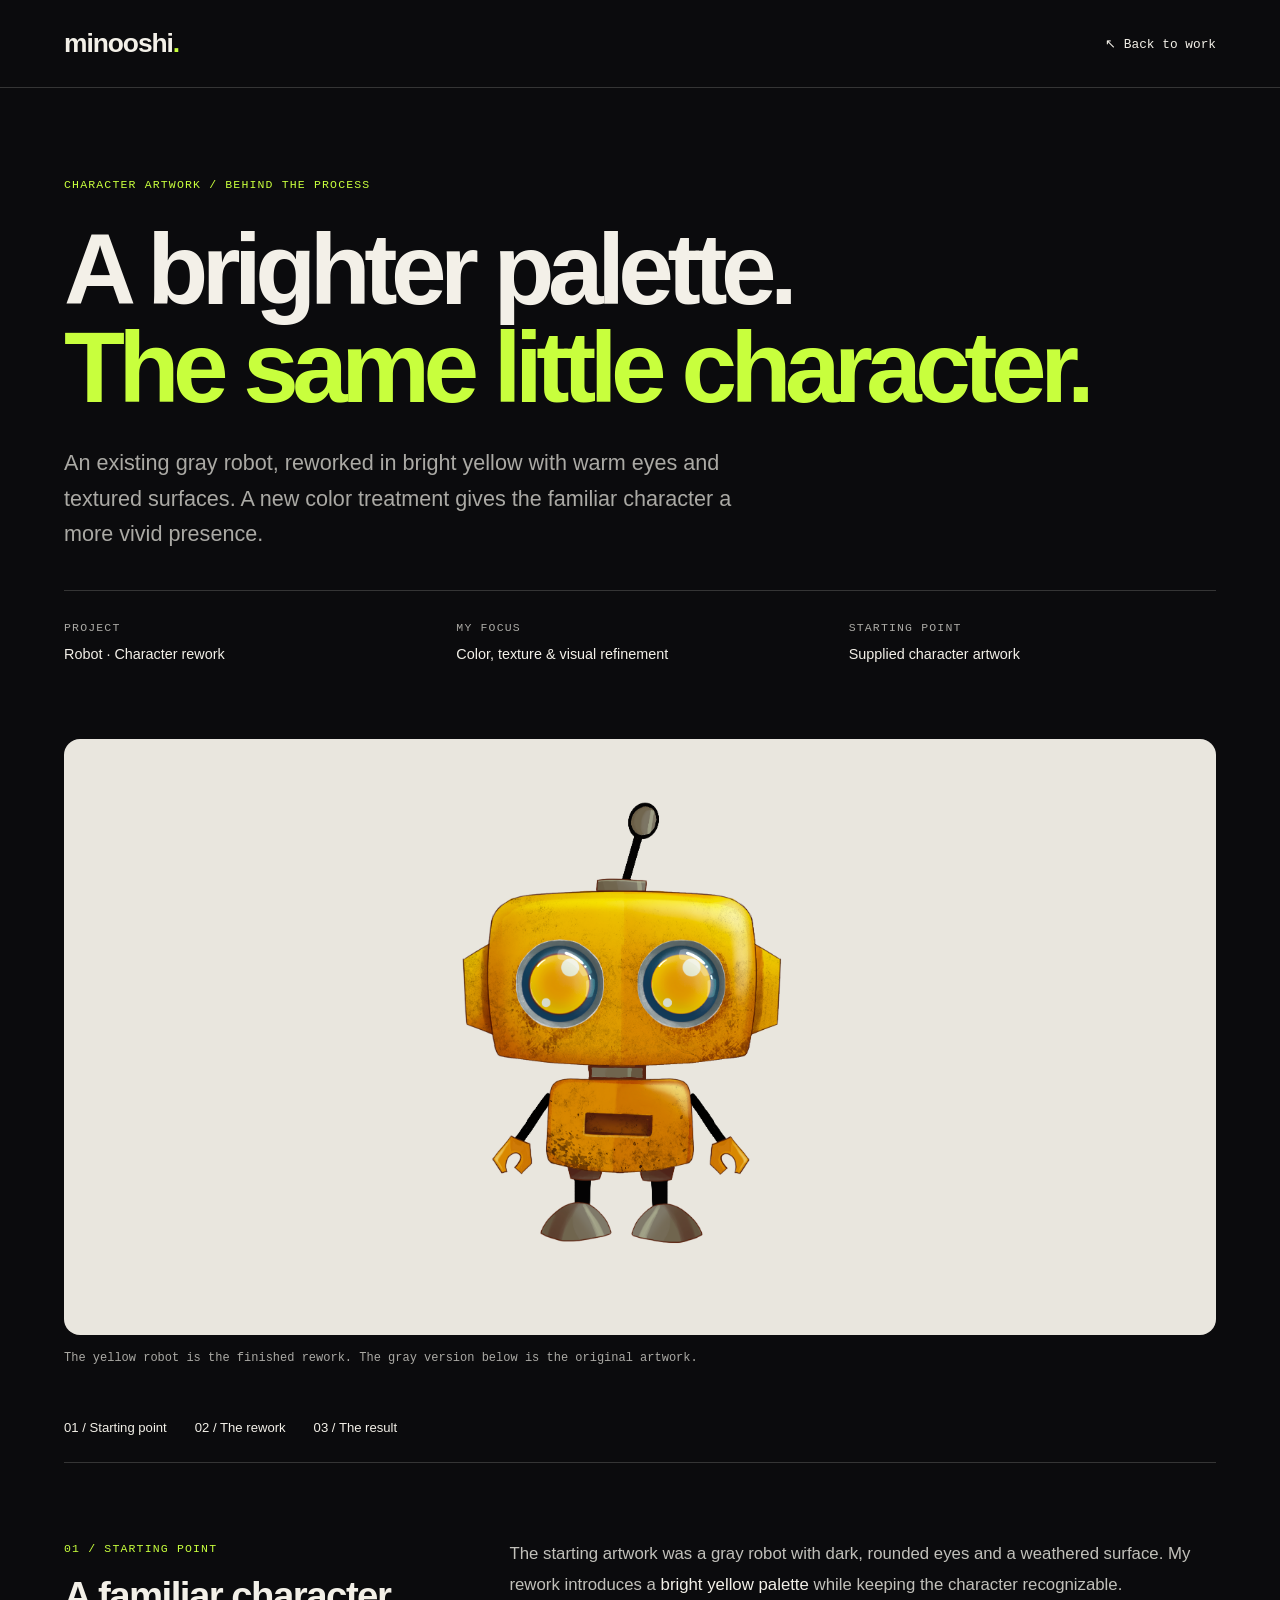
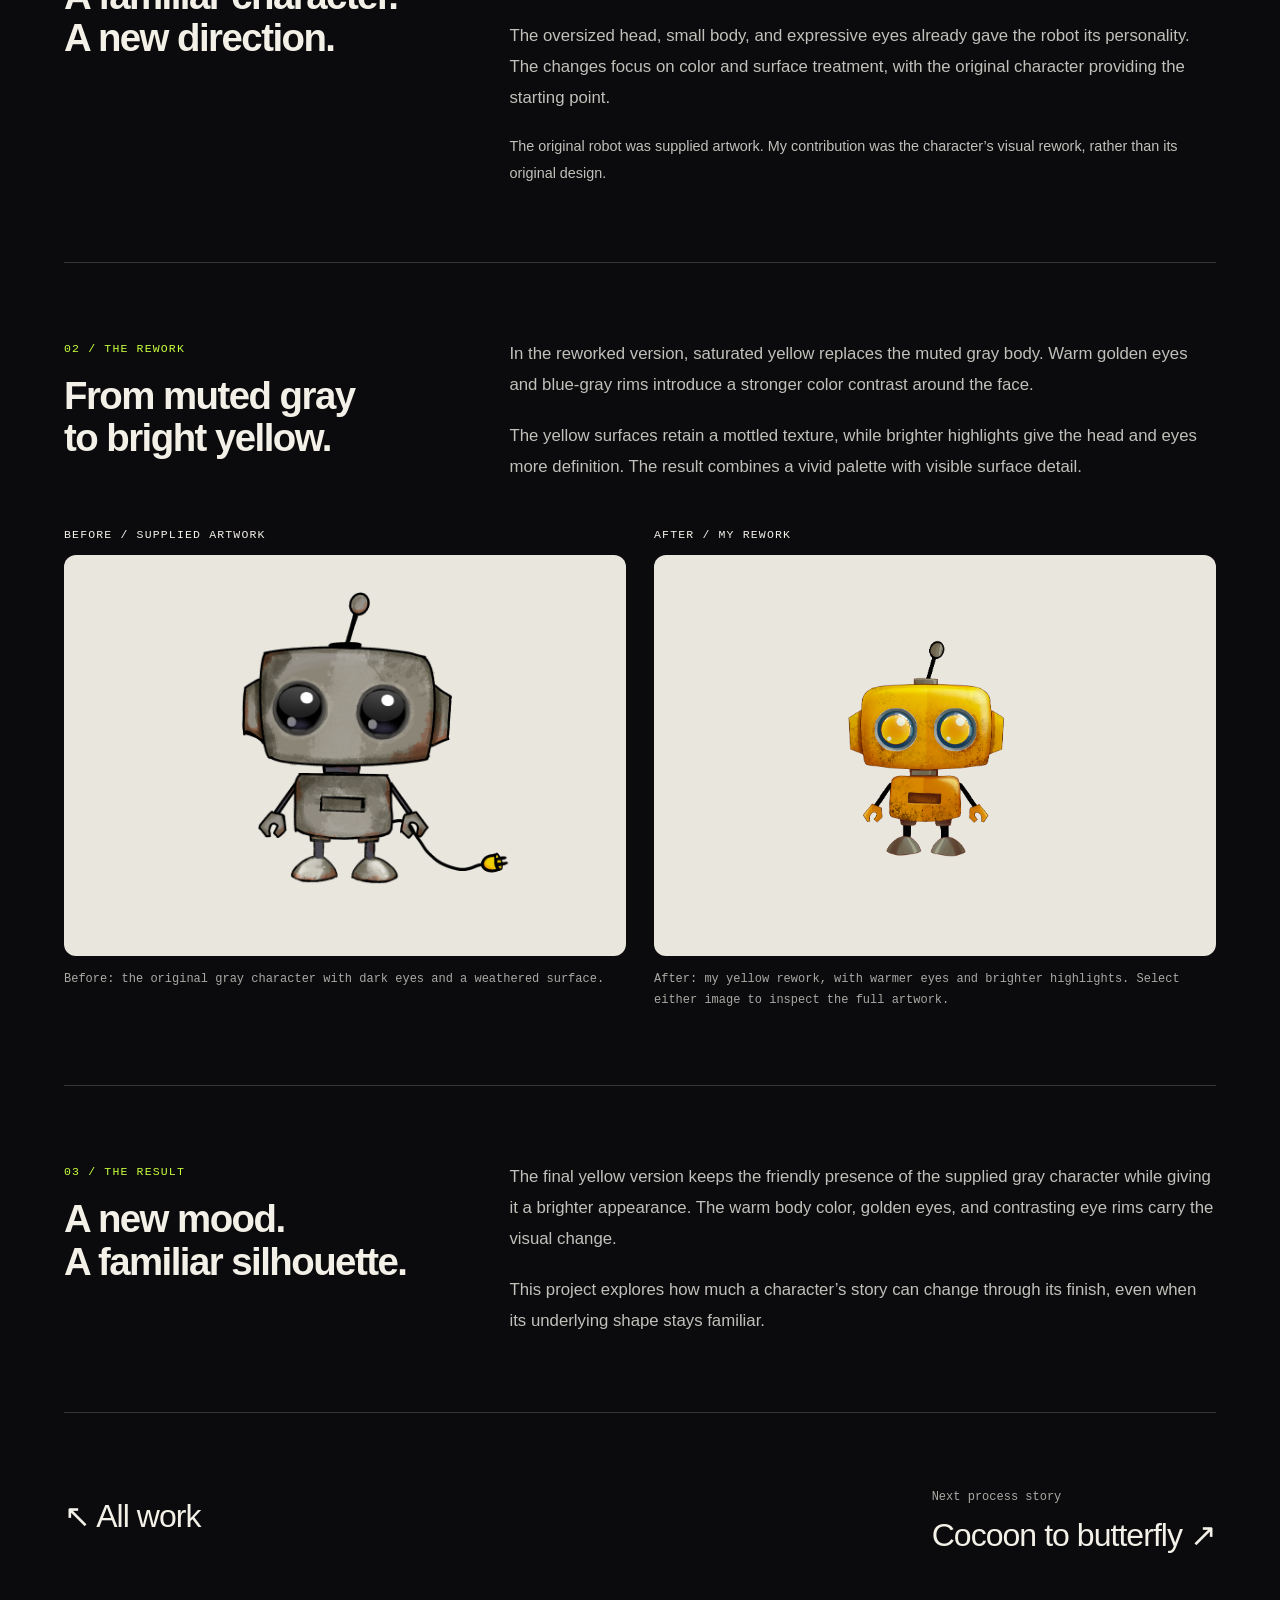
==== commit 115f19a1: "Correct robot before-and-after and process story" ====
--- a/robot.html
+++ b/robot.html
@@ -1,38 +1,38 @@
-<!doctype html>
-<html lang="en">
-<head>
-<meta charset="UTF-8" />
-<meta name="viewport" content="width=device-width, initial-scale=1" />
-<meta name="theme-color" content="#0b0b0d" />
-<meta name="description" content="Reworking a colorful robot into an old, weathered character: palette, texture, and a before-and-after look at the artwork." />
-<title>Robot — Character Artwork &amp; Process | minooshi</title>
-<link rel="stylesheet" href="./styles.css" /><link rel="stylesheet" href="./process.css" />
-</head>
-<body class="case-page">
-<header class="case-nav"><a class="wordmark" href="./index.html">minooshi<span>.</span></a><a class="case-back" href="./index.html#work">↖ Back to work</a></header>
-<main class="case-main"><article>
-<header class="case-hero">
-<span class="case-kicker">Character artwork / Behind the process</span>
-<h1>A little worn.<br /><em>Still full of character.</em></h1>
-<p class="case-deck">A bright yellow robot, reimagined with a quieter palette and a weathered finish. The goal was to give an existing character a sense of age while preserving its charm.</p>
-<dl class="case-facts"><div><dt>Project</dt><dd>Robot · Character rework</dd></div><div><dt>My focus</dt><dd>Color, texture &amp; visual refinement</dd></div><div><dt>Starting point</dt><dd>Supplied character artwork</dd></div></dl>
-</header>
-<figure class="case-cover"><img src="./assets/process/robot-reworked.png" width="2388" height="1668" alt="The reworked robot: gray weathered body, rust-colored edges, and large glossy black eyes" /><figcaption>The reworked character — a softer palette, a rougher surface, and the same expressive face.</figcaption></figure>
-<nav class="case-toc" aria-label="Article sections"><a href="#brief">01 / The brief</a><a href="#rework">02 / The rework</a><a href="#result">03 / The result</a></nav>
-<section class="case-section" id="brief">
-<div><span class="case-step">01 / The brief</span><h2>Keep the charm.<br />Show the years.</h2></div>
-<div class="case-prose"><p>The starting artwork was a cute robot with a vivid yellow body and bright, rounded eyes. The brief called for a character that felt <strong>old and worn</strong>, while remaining appealing.</p><p>That balance shaped the rework. The oversized head, small body, and expressive eyes already gave the robot its personality. I focused on changing its surface and color treatment so those familiar features could tell a different story.</p><p class="case-credit">The original robot was supplied artwork. My contribution was the character’s visual rework, rather than its original design.</p></div>
-</section>
-<section class="case-section" id="rework">
-<div><span class="case-step">02 / The rework</span><h2>From bright yellow<br />to aged metal.</h2></div>
-<div class="case-prose"><p>I began by choosing a palette that suggested age. Muted grays replaced the saturated yellow, with earthy, rust-colored accents bringing warmth to the edges.</p><p>I then worked on the worn surface treatment. Mottled textures and uneven shading made the head and body feel less polished. The darker eyes changed the expression without losing the character’s soft, rounded appeal.</p></div>
-<div class="case-gallery robot-comparison">
-<figure><span class="case-media-label">Before / Supplied artwork</span><a href="./assets/process/robot-original.png"><img src="./assets/process/robot-original.png" width="3225" height="1668" alt="Original robot with saturated yellow body and yellow eyes in blue-gray rims" loading="lazy" /></a><figcaption>Bright color and glossy highlights define the starting character.</figcaption></figure>
-<figure><span class="case-media-label">After / My rework</span><a href="./assets/process/robot-reworked.png"><img src="./assets/process/robot-reworked.png" width="2388" height="1668" alt="Edited robot with gray body, rusty details, and dark eyes" loading="lazy" /></a><figcaption>A muted palette and worn finish shift the character’s mood. Select either image to inspect the full artwork.</figcaption></figure>
-</div></section>
-<section class="case-section" id="result">
-<div><span class="case-step">03 / The result</span><h2>A new mood.<br />A familiar silhouette.</h2></div>
-<div class="case-prose"><p>The final rework keeps the proportions and friendly presence of the supplied character, but gives it a more aged appearance. Color and texture carry the change: the robot feels weathered, while its large eyes keep it approachable.</p><p>This project explores how much a character’s story can change through its finish, even when its underlying shape stays familiar.</p></div>
-</section></article>
-<footer class="case-end"><a href="./index.html#work">↖ All work</a><div><p>Next process story</p><a href="./papillon.html">Cocoon to butterfly ↗</a></div></footer>
+<!doctype html>
+<html lang="en">
+<head>
+<meta charset="UTF-8" />
+<meta name="viewport" content="width=device-width, initial-scale=1" />
+<meta name="theme-color" content="#0b0b0d" />
+<meta name="description" content="Reworking a gray robot into a bright yellow character: color, texture, and a before-and-after look at the artwork." />
+<title>Robot — Character Artwork &amp; Process | minooshi</title>
+<link rel="stylesheet" href="./styles.css" /><link rel="stylesheet" href="./process.css" />
+</head>
+<body class="case-page">
+<header class="case-nav"><a class="wordmark" href="./index.html">minooshi<span>.</span></a><a class="case-back" href="./index.html#work">↖ Back to work</a></header>
+<main class="case-main"><article>
+<header class="case-hero">
+<span class="case-kicker">Character artwork / Behind the process</span>
+<h1>A brighter palette.<br /><em>The same little character.</em></h1>
+<p class="case-deck">An existing gray robot, reworked in bright yellow with warm eyes and textured surfaces. A new color treatment gives the familiar character a more vivid presence.</p>
+<dl class="case-facts"><div><dt>Project</dt><dd>Robot · Character rework</dd></div><div><dt>My focus</dt><dd>Color, texture &amp; visual refinement</dd></div><div><dt>Starting point</dt><dd>Supplied character artwork</dd></div></dl>
+</header>
+<figure class="case-cover"><img src="./assets/process/robot-original.png" width="3225" height="1668" alt="The reworked robot with a bright yellow body, golden eyes, and blue-gray eye rims" /><figcaption>The yellow robot is the finished rework. The gray version below is the original artwork.</figcaption></figure>
+<nav class="case-toc" aria-label="Article sections"><a href="#brief">01 / Starting point</a><a href="#rework">02 / The rework</a><a href="#result">03 / The result</a></nav>
+<section class="case-section" id="brief">
+<div><span class="case-step">01 / Starting point</span><h2>A familiar character.<br />A new direction.</h2></div>
+<div class="case-prose"><p>The starting artwork was a gray robot with dark, rounded eyes and a weathered surface. My rework introduces a <strong>bright yellow palette</strong> while keeping the character recognizable.</p><p>The oversized head, small body, and expressive eyes already gave the robot its personality. The changes focus on color and surface treatment, with the original character providing the starting point.</p><p class="case-credit">The original robot was supplied artwork. My contribution was the character’s visual rework, rather than its original design.</p></div>
+</section>
+<section class="case-section" id="rework">
+<div><span class="case-step">02 / The rework</span><h2>From muted gray<br />to bright yellow.</h2></div>
+<div class="case-prose"><p>In the reworked version, saturated yellow replaces the muted gray body. Warm golden eyes and blue-gray rims introduce a stronger color contrast around the face.</p><p>The yellow surfaces retain a mottled texture, while brighter highlights give the head and eyes more definition. The result combines a vivid palette with visible surface detail.</p></div>
+<div class="case-gallery robot-comparison">
+<figure><span class="case-media-label">Before / Supplied artwork</span><a href="./assets/process/robot-reworked.png"><img src="./assets/process/robot-reworked.png" width="2388" height="1668" alt="Original gray robot with dark eyes and a weathered metal finish" loading="lazy" /></a><figcaption>Before: the original gray character with dark eyes and a weathered surface.</figcaption></figure>
+<figure><span class="case-media-label">After / My rework</span><a href="./assets/process/robot-original.png"><img src="./assets/process/robot-original.png" width="3225" height="1668" alt="Reworked yellow robot with golden eyes, blue-gray rims, and textured surfaces" loading="lazy" /></a><figcaption>After: my yellow rework, with warmer eyes and brighter highlights. Select either image to inspect the full artwork.</figcaption></figure>
+</div></section>
+<section class="case-section" id="result">
+<div><span class="case-step">03 / The result</span><h2>A new mood.<br />A familiar silhouette.</h2></div>
+<div class="case-prose"><p>The final yellow version keeps the friendly presence of the supplied gray character while giving it a brighter appearance. The warm body color, golden eyes, and contrasting eye rims carry the visual change.</p><p>This project explores how much a character’s story can change through its finish, even when its underlying shape stays familiar.</p></div>
+</section></article>
+<footer class="case-end"><a href="./index.html#work">↖ All work</a><div><p>Next process story</p><a href="./papillon.html">Cocoon to butterfly ↗</a></div></footer>
 </main></body></html>
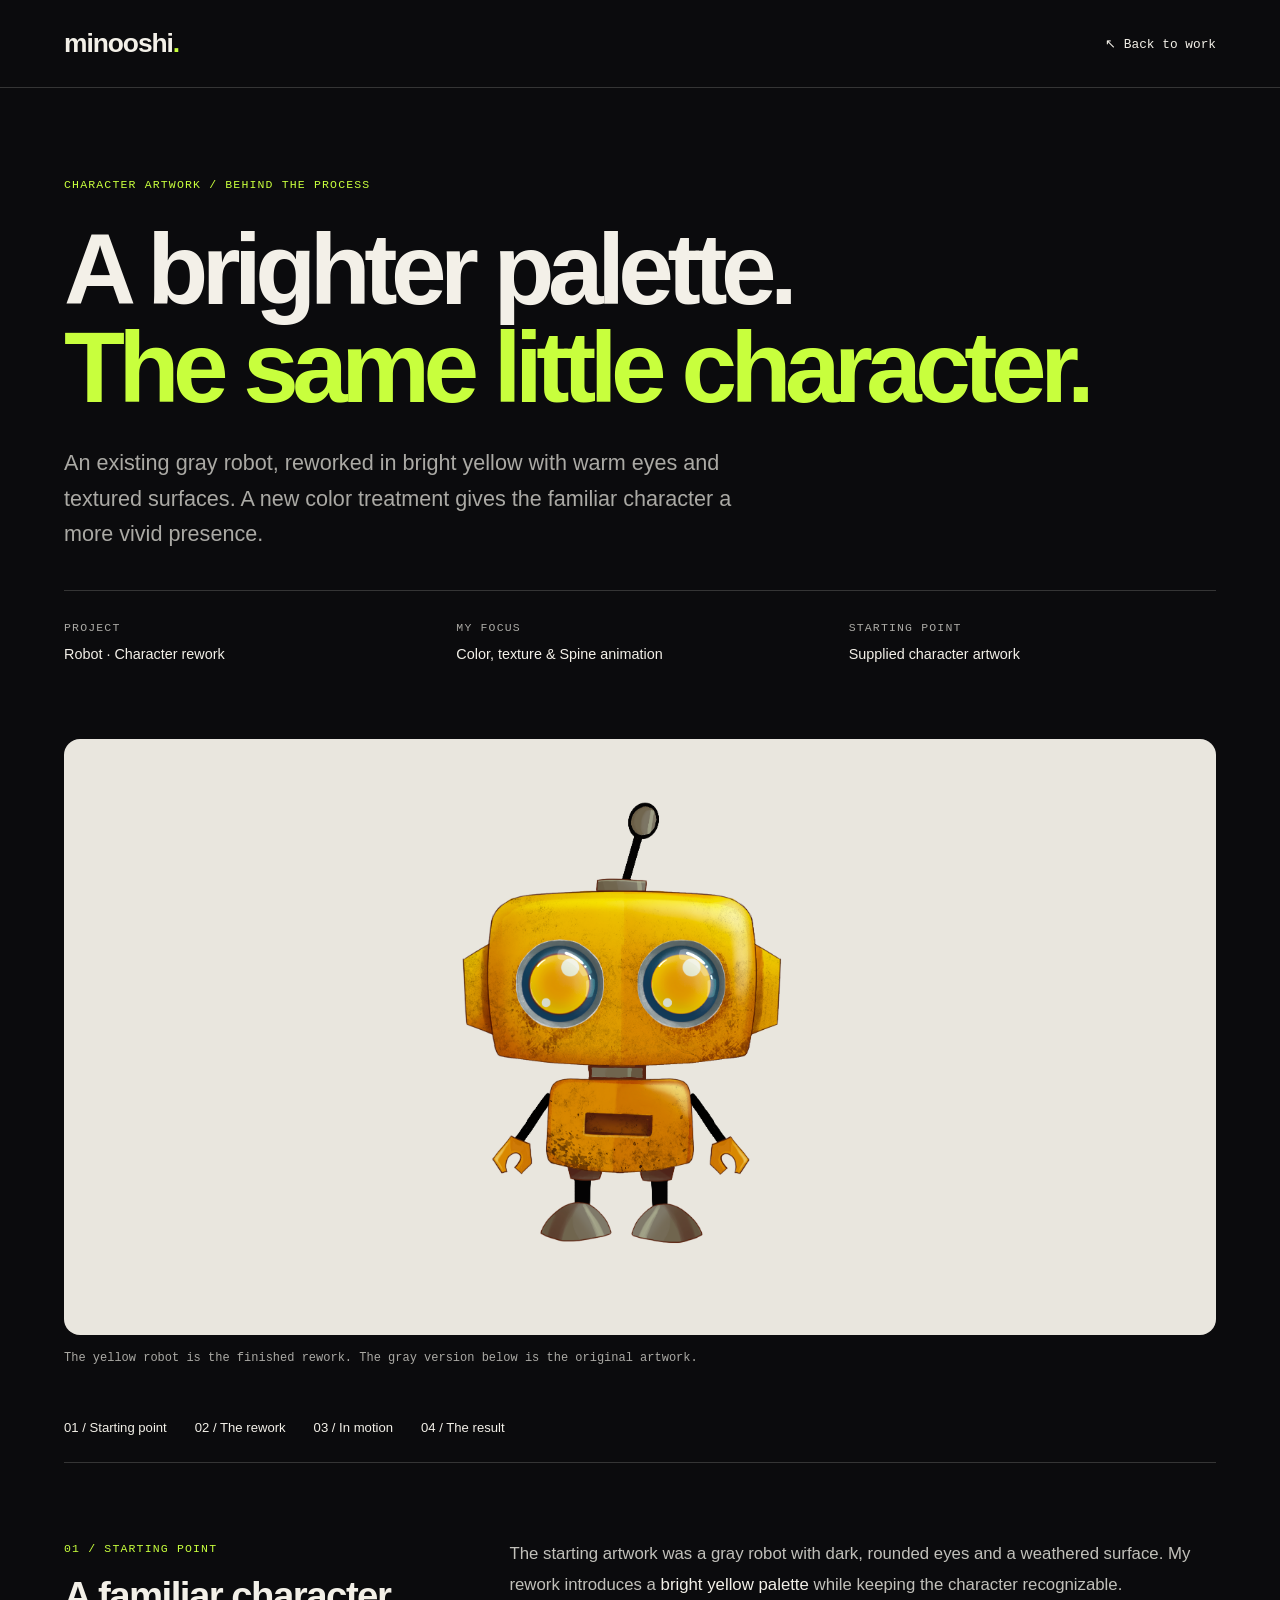
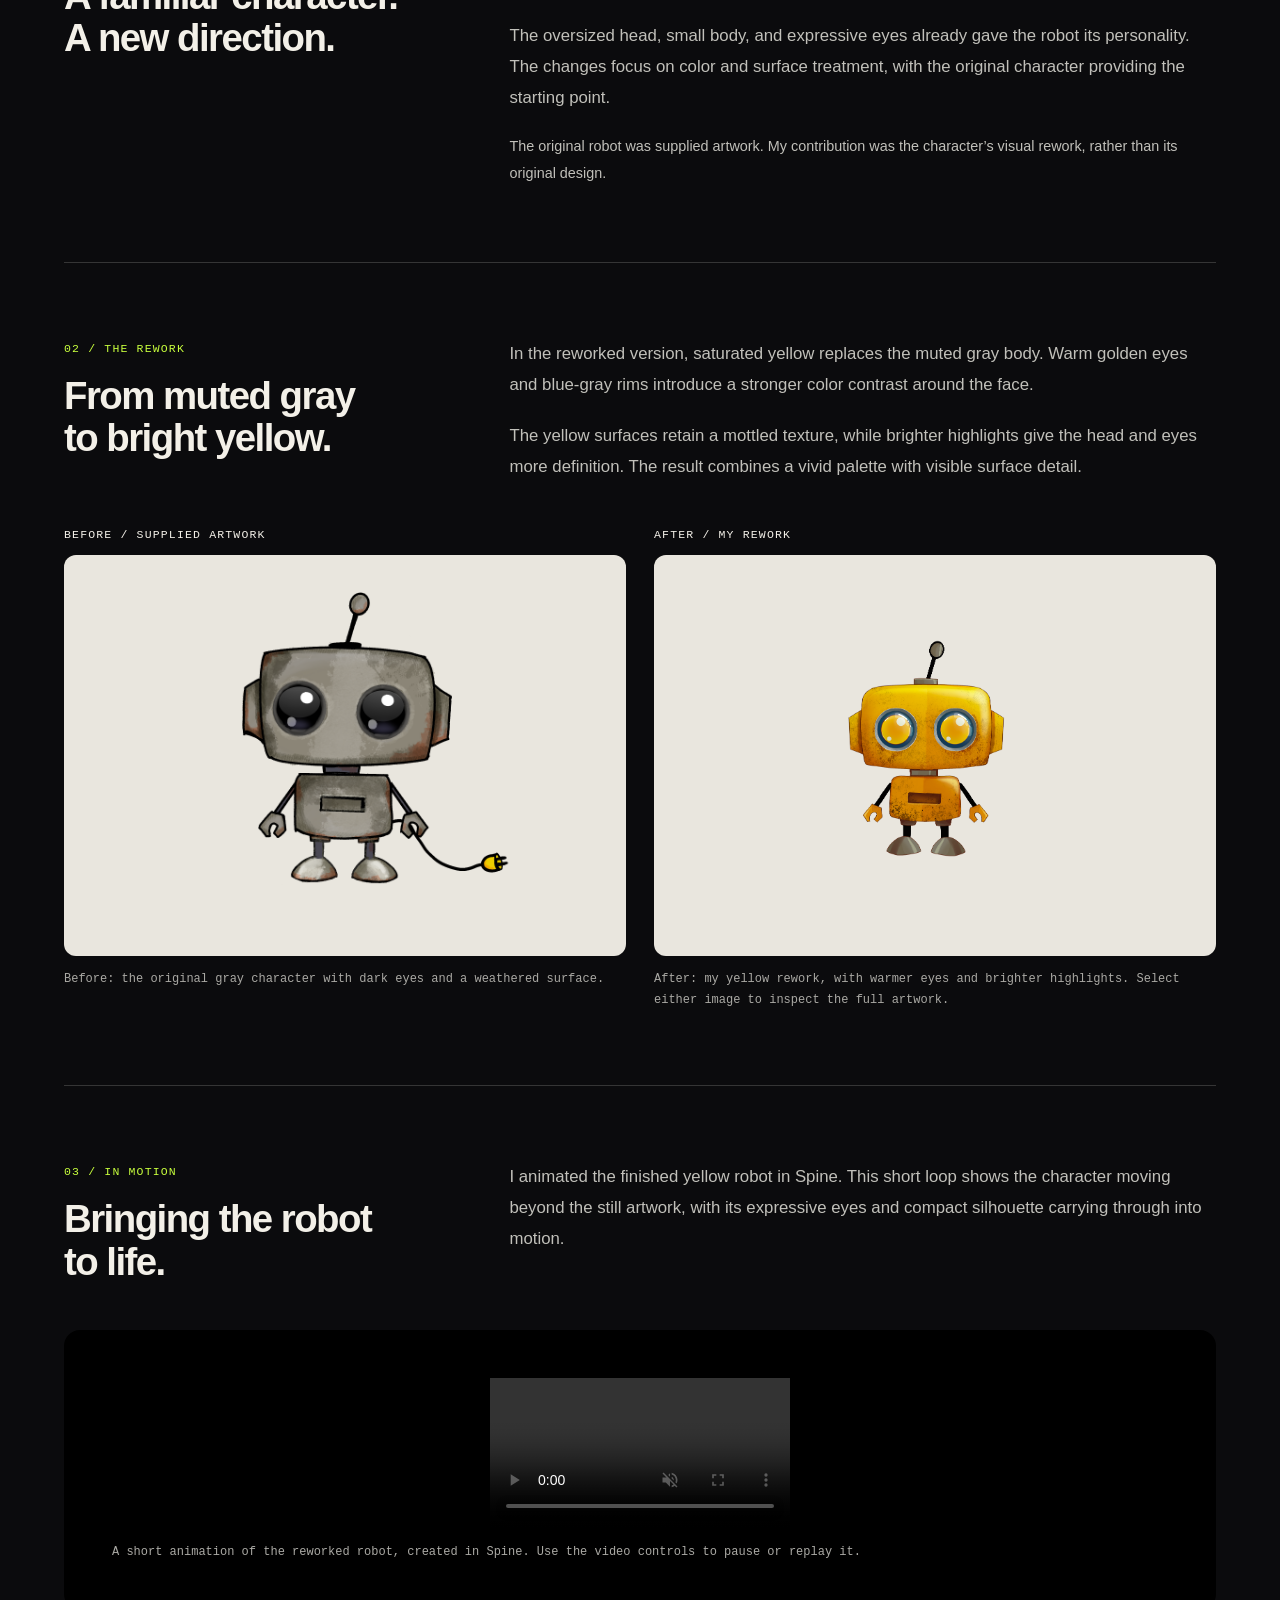
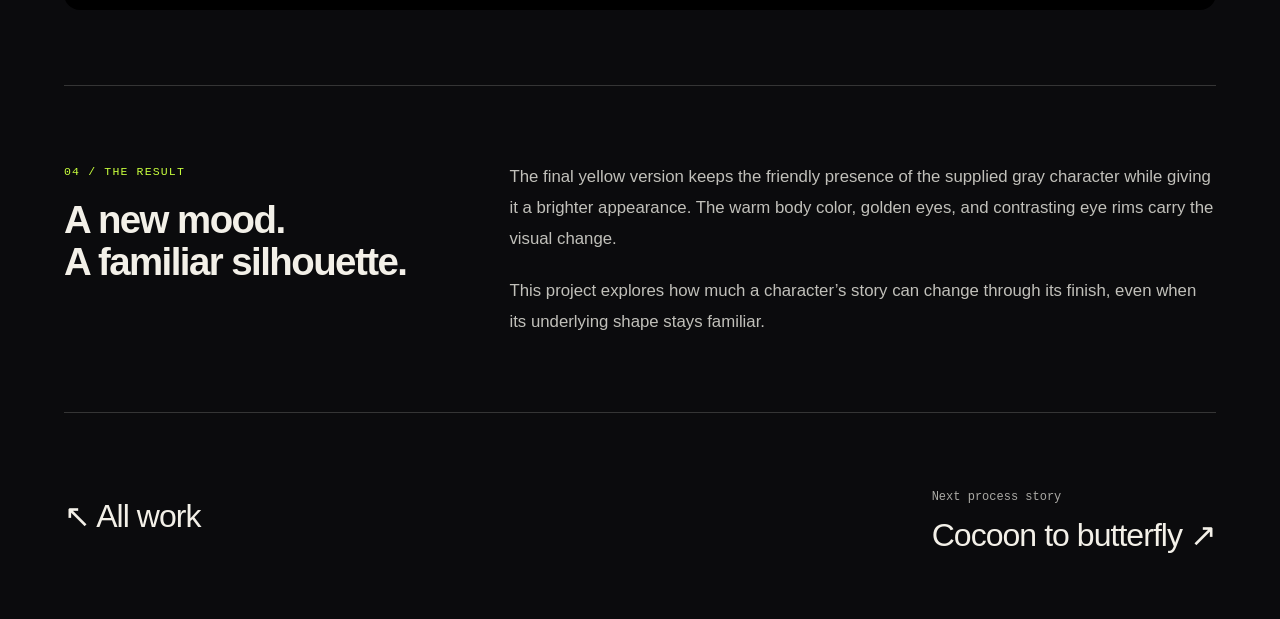
==== commit 33ec27c6: "Add Spine animation to robot case study" ====
--- a/robot.html
+++ b/robot.html
@@ -15,10 +15,10 @@
 <span class="case-kicker">Character artwork / Behind the process</span>
 <h1>A brighter palette.<br /><em>The same little character.</em></h1>
 <p class="case-deck">An existing gray robot, reworked in bright yellow with warm eyes and textured surfaces. A new color treatment gives the familiar character a more vivid presence.</p>
-<dl class="case-facts"><div><dt>Project</dt><dd>Robot · Character rework</dd></div><div><dt>My focus</dt><dd>Color, texture &amp; visual refinement</dd></div><div><dt>Starting point</dt><dd>Supplied character artwork</dd></div></dl>
+<dl class="case-facts"><div><dt>Project</dt><dd>Robot · Character rework</dd></div><div><dt>My focus</dt><dd>Color, texture &amp; Spine animation</dd></div><div><dt>Starting point</dt><dd>Supplied character artwork</dd></div></dl>
 </header>
 <figure class="case-cover"><img src="./assets/process/robot-original.png" width="3225" height="1668" alt="The reworked robot with a bright yellow body, golden eyes, and blue-gray eye rims" /><figcaption>The yellow robot is the finished rework. The gray version below is the original artwork.</figcaption></figure>
-<nav class="case-toc" aria-label="Article sections"><a href="#brief">01 / Starting point</a><a href="#rework">02 / The rework</a><a href="#result">03 / The result</a></nav>
+<nav class="case-toc" aria-label="Article sections"><a href="#brief">01 / Starting point</a><a href="#rework">02 / The rework</a><a href="#motion">03 / In motion</a><a href="#result">04 / The result</a></nav>
 <section class="case-section" id="brief">
 <div><span class="case-step">01 / Starting point</span><h2>A familiar character.<br />A new direction.</h2></div>
 <div class="case-prose"><p>The starting artwork was a gray robot with dark, rounded eyes and a weathered surface. My rework introduces a <strong>bright yellow palette</strong> while keeping the character recognizable.</p><p>The oversized head, small body, and expressive eyes already gave the robot its personality. The changes focus on color and surface treatment, with the original character providing the starting point.</p><p class="case-credit">The original robot was supplied artwork. My contribution was the character’s visual rework, rather than its original design.</p></div>
@@ -29,9 +29,14 @@
 <div class="case-gallery robot-comparison">
 <figure><span class="case-media-label">Before / Supplied artwork</span><a href="./assets/process/robot-reworked.png"><img src="./assets/process/robot-reworked.png" width="2388" height="1668" alt="Original gray robot with dark eyes and a weathered metal finish" loading="lazy" /></a><figcaption>Before: the original gray character with dark eyes and a weathered surface.</figcaption></figure>
 <figure><span class="case-media-label">After / My rework</span><a href="./assets/process/robot-original.png"><img src="./assets/process/robot-original.png" width="3225" height="1668" alt="Reworked yellow robot with golden eyes, blue-gray rims, and textured surfaces" loading="lazy" /></a><figcaption>After: my yellow rework, with warmer eyes and brighter highlights. Select either image to inspect the full artwork.</figcaption></figure>
-</div></section>
-<section class="case-section" id="result">
-<div><span class="case-step">03 / The result</span><h2>A new mood.<br />A familiar silhouette.</h2></div>
+</div></section>
+<section class="case-section" id="motion">
+<div><span class="case-step">03 / In motion</span><h2>Bringing the robot<br />to life.</h2></div>
+<div class="case-prose"><p>I animated the finished yellow robot in Spine. This short loop shows the character moving beyond the still artwork, with its expressive eyes and compact silhouette carrying through into motion.</p></div>
+<figure class="case-wide case-motion"><video class="case-motion-video" autoplay muted loop playsinline controls preload="metadata" aria-label="Short looping Spine animation of the yellow robot"><source src="./assets/process/robot-spine.mp4" type="video/mp4" />Your browser does not support this video.</video><figcaption>A short animation of the reworked robot, created in Spine. Use the video controls to pause or replay it.</figcaption></figure>
+</section>
+<section class="case-section" id="result">
+<div><span class="case-step">04 / The result</span><h2>A new mood.<br />A familiar silhouette.</h2></div>
 <div class="case-prose"><p>The final yellow version keeps the friendly presence of the supplied gray character while giving it a brighter appearance. The warm body color, golden eyes, and contrasting eye rims carry the visual change.</p><p>This project explores how much a character’s story can change through its finish, even when its underlying shape stays familiar.</p></div>
 </section></article>
 <footer class="case-end"><a href="./index.html#work">↖ All work</a><div><p>Next process story</p><a href="./papillon.html">Cocoon to butterfly ↗</a></div></footer>
--- a/process.css
+++ b/process.css
@@ -86,4 +86,7 @@
 .article-slider-controls, .article-selectors { flex-wrap:wrap; }
 .article-arrows { flex-shrink:0; }
 #story-dracula .robot-feature-image, #story-coffee .robot-feature-image { background:#17171b; }
-@media(max-width:640px) { .article-selectors { gap:8px; } .article-selectors button { padding:10px 14px; } }
+@media(max-width:640px) { .article-selectors { gap:8px; } .article-selectors button { padding:10px 14px; } }
+.case-motion { display:grid; justify-items:center; padding:clamp(18px,4vw,48px); border-radius:16px; background:#000; }
+.case-motion-video { display:block; width:auto; max-width:100%; height:auto; max-height:620px; aspect-ratio:720/1108; background:#000; }
+.case-motion figcaption { width:100%; }
